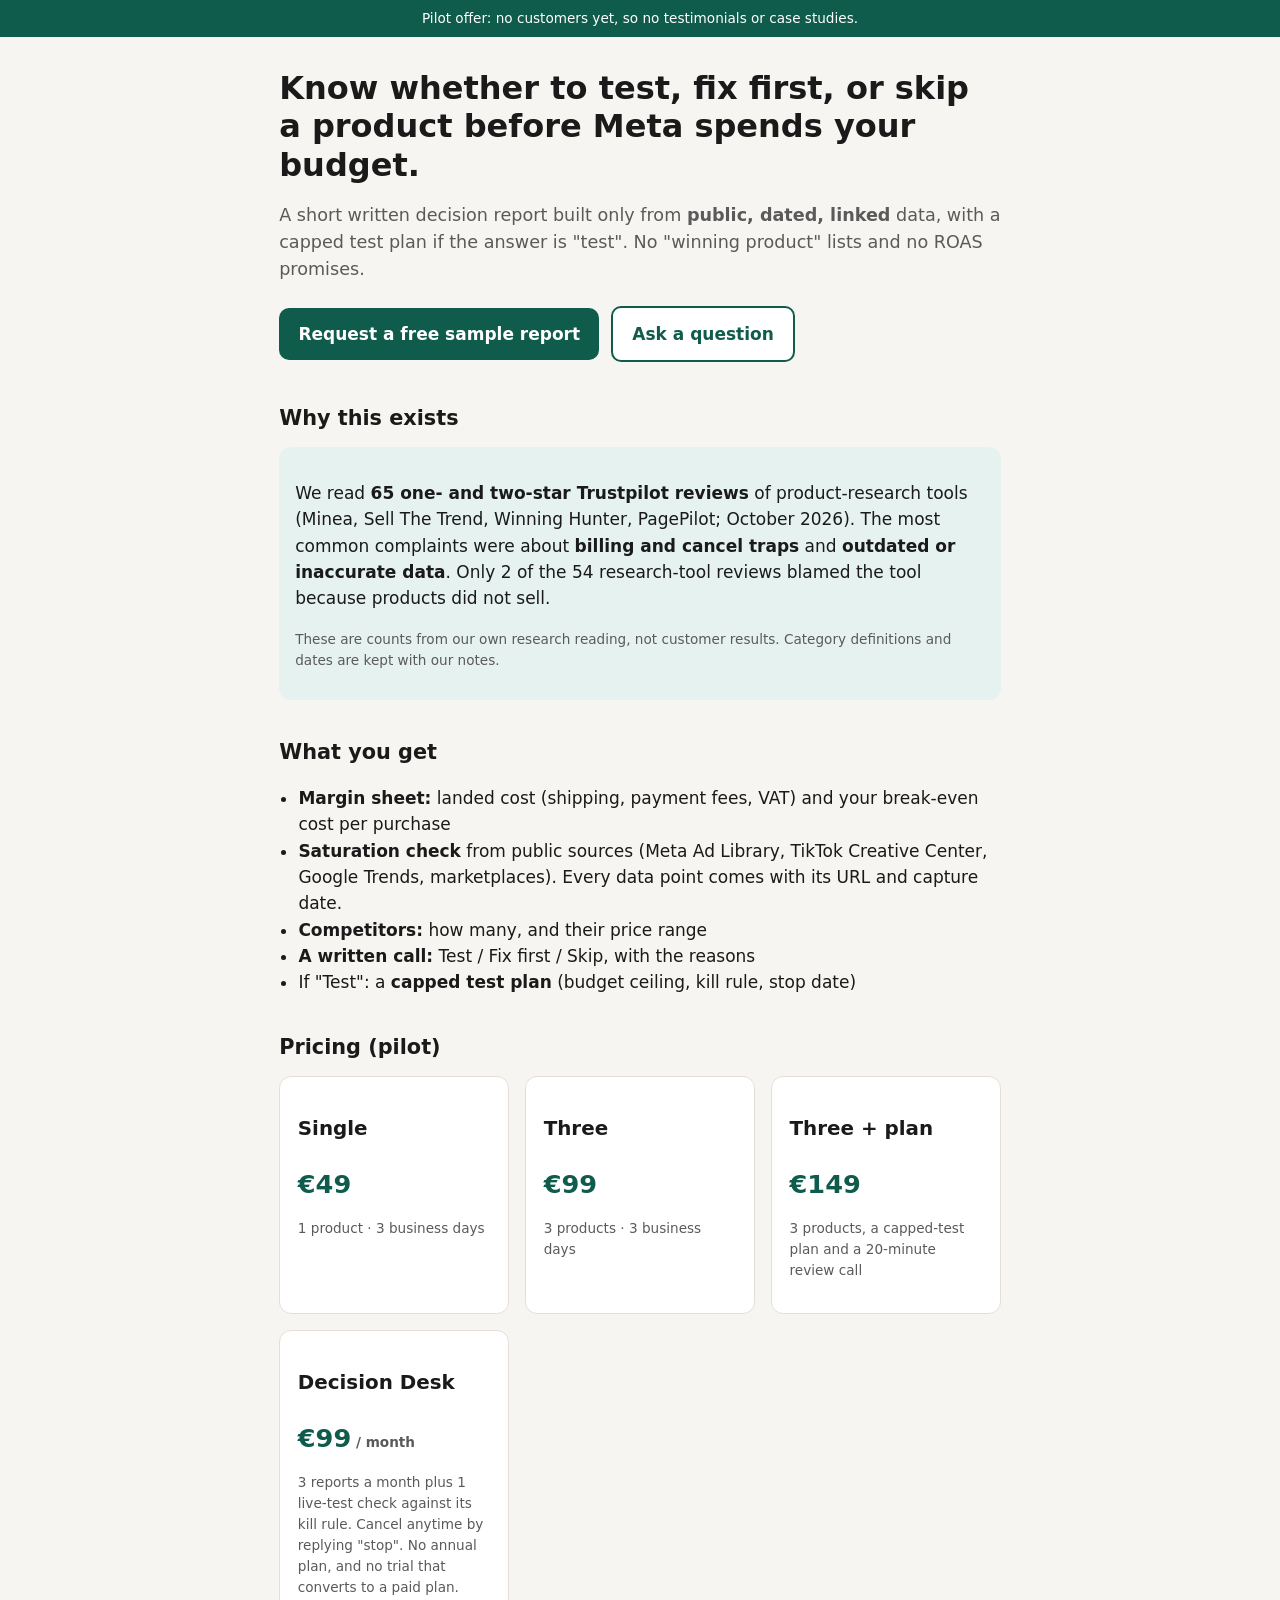
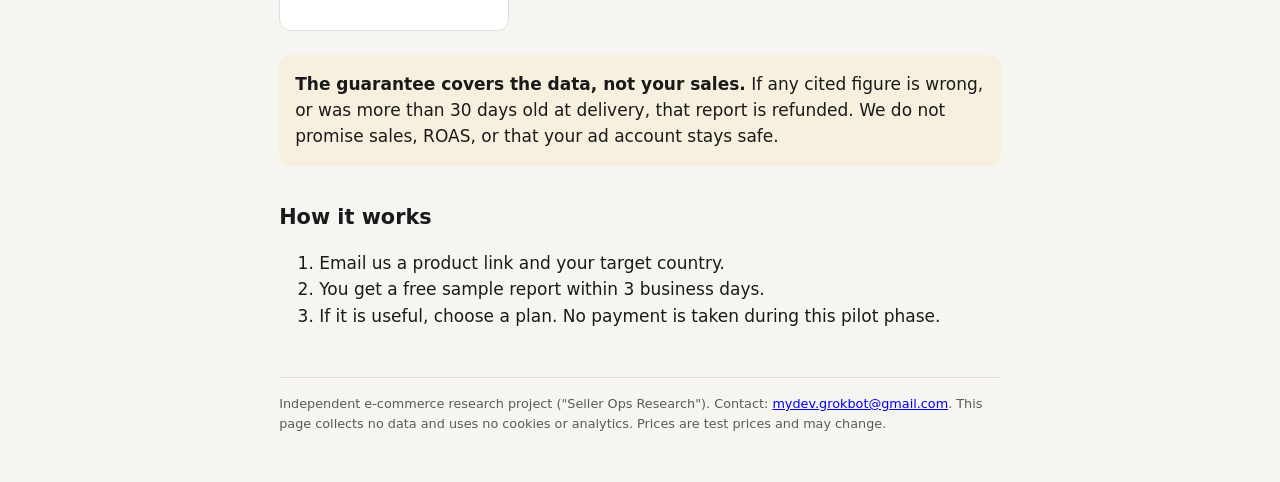
==== c4/index.html @ 693c54bd "Add pilot offer pages /c1/ (FR) and /c4/ (EN)" ====
<!doctype html>
<html lang="en">
<head>
<meta charset="utf-8"><meta name="viewport" content="width=device-width,initial-scale=1">
<meta name="robots" content="noindex">
<title>Product Decision Report: test, fix first, or skip, before you spend on Meta</title>
<meta name="description" content="A dated, sourced decision report on a product before you spend on Meta ads. From €49. Cancel anytime by replying stop.">
<link rel="stylesheet" href="../landing.css">
</head>
<body>
<div class="top">Pilot offer: no customers yet, so no testimonials or case studies.</div>
<div class="wrap">
<h1>Know whether to test, fix first, or skip a product before Meta spends your budget.</h1>
<p class="lead">A short written decision report built only from <strong>public, dated, linked</strong> data, with a capped test plan if the answer is "test". No "winning product" lists and no ROAS promises.</p>
<p><a class="btn" href="mailto:mydev.grokbot@gmail.com?subject=%5BC4%5D%20Free%20sample%20report&amp;body=Product%20link%3A%0ATarget%20country%3A%0AYour%20selling%20price%3A%0AMonthly%20ad%20budget%20(approx.)%3A%0A">Request a free sample report</a>
<a class="btn alt" href="mailto:mydev.grokbot@gmail.com?subject=%5BC4%5D%20Question">Ask a question</a></p>

<h2>Why this exists</h2>
<div class="src">
<p>We read <strong>65 one- and two-star Trustpilot reviews</strong> of product-research tools (Minea, Sell The Trend, Winning Hunter, PagePilot; October 2026). The most common complaints were about <strong>billing and cancel traps</strong> and <strong>outdated or inaccurate data</strong>. Only 2 of the 54 research-tool reviews blamed the tool because products did not sell.</p>
<p class="small">These are counts from our own research reading, not customer results. Category definitions and dates are kept with our notes.</p>
</div>

<h2>What you get</h2>
<ul>
<li><strong>Margin sheet:</strong> landed cost (shipping, payment fees, VAT) and your break-even cost per purchase</li>
<li><strong>Saturation check</strong> from public sources (Meta Ad Library, TikTok Creative Center, Google Trends, marketplaces). Every data point comes with its URL and capture date.</li>
<li><strong>Competitors:</strong> how many, and their price range</li>
<li><strong>A written call:</strong> Test / Fix first / Skip, with the reasons</li>
<li>If "Test": a <strong>capped test plan</strong> (budget ceiling, kill rule, stop date)</li>
</ul>

<h2>Pricing (pilot)</h2>
<div class="cards">
<div class="card"><h3>Single</h3><div class="price">€49</div><p class="small">1 product · 3 business days</p></div>
<div class="card"><h3>Three</h3><div class="price">€99</div><p class="small">3 products · 3 business days</p></div>
<div class="card"><h3>Three + plan</h3><div class="price">€149</div><p class="small">3 products, a capped-test plan and a 20-minute review call</p></div>
<div class="card"><h3>Decision Desk</h3><div class="price">€99<span class="small"> / month</span></div><p class="small">3 reports a month plus 1 live-test check against its kill rule. Cancel anytime by replying "stop". No annual plan, and no trial that converts to a paid plan.</p></div>
</div>

<div class="note"><strong>The guarantee covers the data, not your sales.</strong> If any cited figure is wrong, or was more than 30 days old at delivery, that report is refunded. We do not promise sales, ROAS, or that your ad account stays safe.</div>

<h2>How it works</h2>
<ol><li>Email us a product link and your target country.</li><li>You get a free sample report within 3 business days.</li><li>If it is useful, choose a plan. No payment is taken during this pilot phase.</li></ol>

<footer>Independent e-commerce research project ("Seller Ops Research"). Contact: <a href="mailto:mydev.grokbot@gmail.com">mydev.grokbot@gmail.com</a>. This page collects no data and uses no cookies or analytics. Prices are test prices and may change.</footer>
</div>
</body>
</html>
---- landing.css ----
:root{--bg:#f7f5f1;--card:#fff;--ink:#1a1a1a;--muted:#5a5a5a;--line:#e4dfd6;--acc:#0f5c4c;--soft:#e6f2ef;--warn:#f8f0de}
*{box-sizing:border-box}body{margin:0;font:17px/1.55 system-ui,-apple-system,"Segoe UI",Roboto,Arial,sans-serif;color:var(--ink);background:var(--bg)}
.wrap{max-width:760px;margin:0 auto;padding:0 1.2rem 3rem}.top{background:var(--acc);color:#fff;font-size:.85rem;padding:.5rem 1.2rem;text-align:center}
h1{font-size:2rem;line-height:1.2;margin:2rem 0 .6rem}h2{font-size:1.3rem;margin:2.2rem 0 .8rem}.lead{color:var(--muted);font-size:1.1rem}
.cards{display:grid;gap:1rem;grid-template-columns:repeat(auto-fit,minmax(210px,1fr))}.card{background:var(--card);border:1px solid var(--line);border-radius:12px;padding:1.1rem}
.price{font-size:1.6rem;font-weight:700;color:var(--acc)}.small{font-size:.85rem;color:var(--muted)}ul{padding-left:1.2rem}
.btn{display:inline-block;background:var(--acc);color:#fff;text-decoration:none;padding:.8rem 1.2rem;border-radius:10px;font-weight:600;margin:.3rem .4rem .3rem 0}
.btn.alt{background:#fff;color:var(--acc);border:2px solid var(--acc)}.note{background:var(--warn);border-radius:12px;padding:1rem;margin:1.5rem 0}
.src{background:var(--soft);border-radius:12px;padding:1rem}footer{margin-top:3rem;font-size:.8rem;color:var(--muted);border-top:1px solid var(--line);padding-top:1rem}
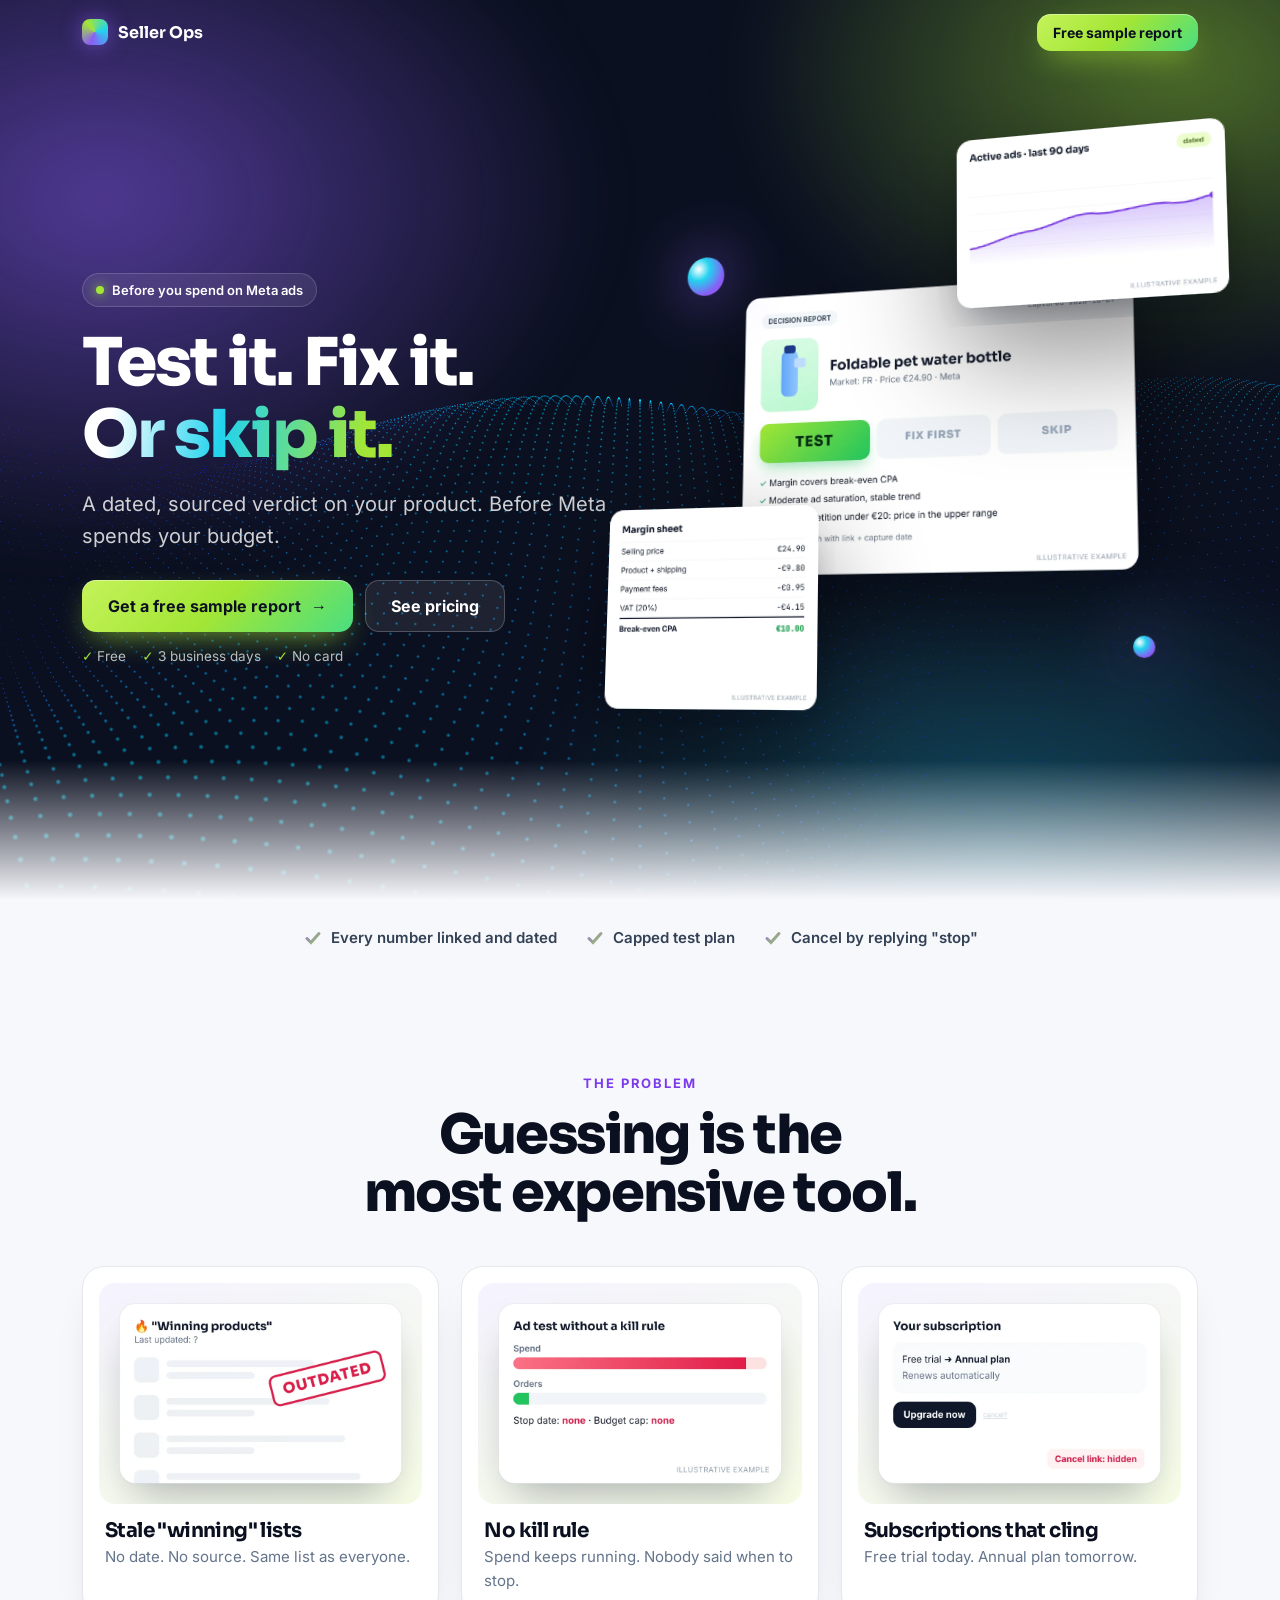
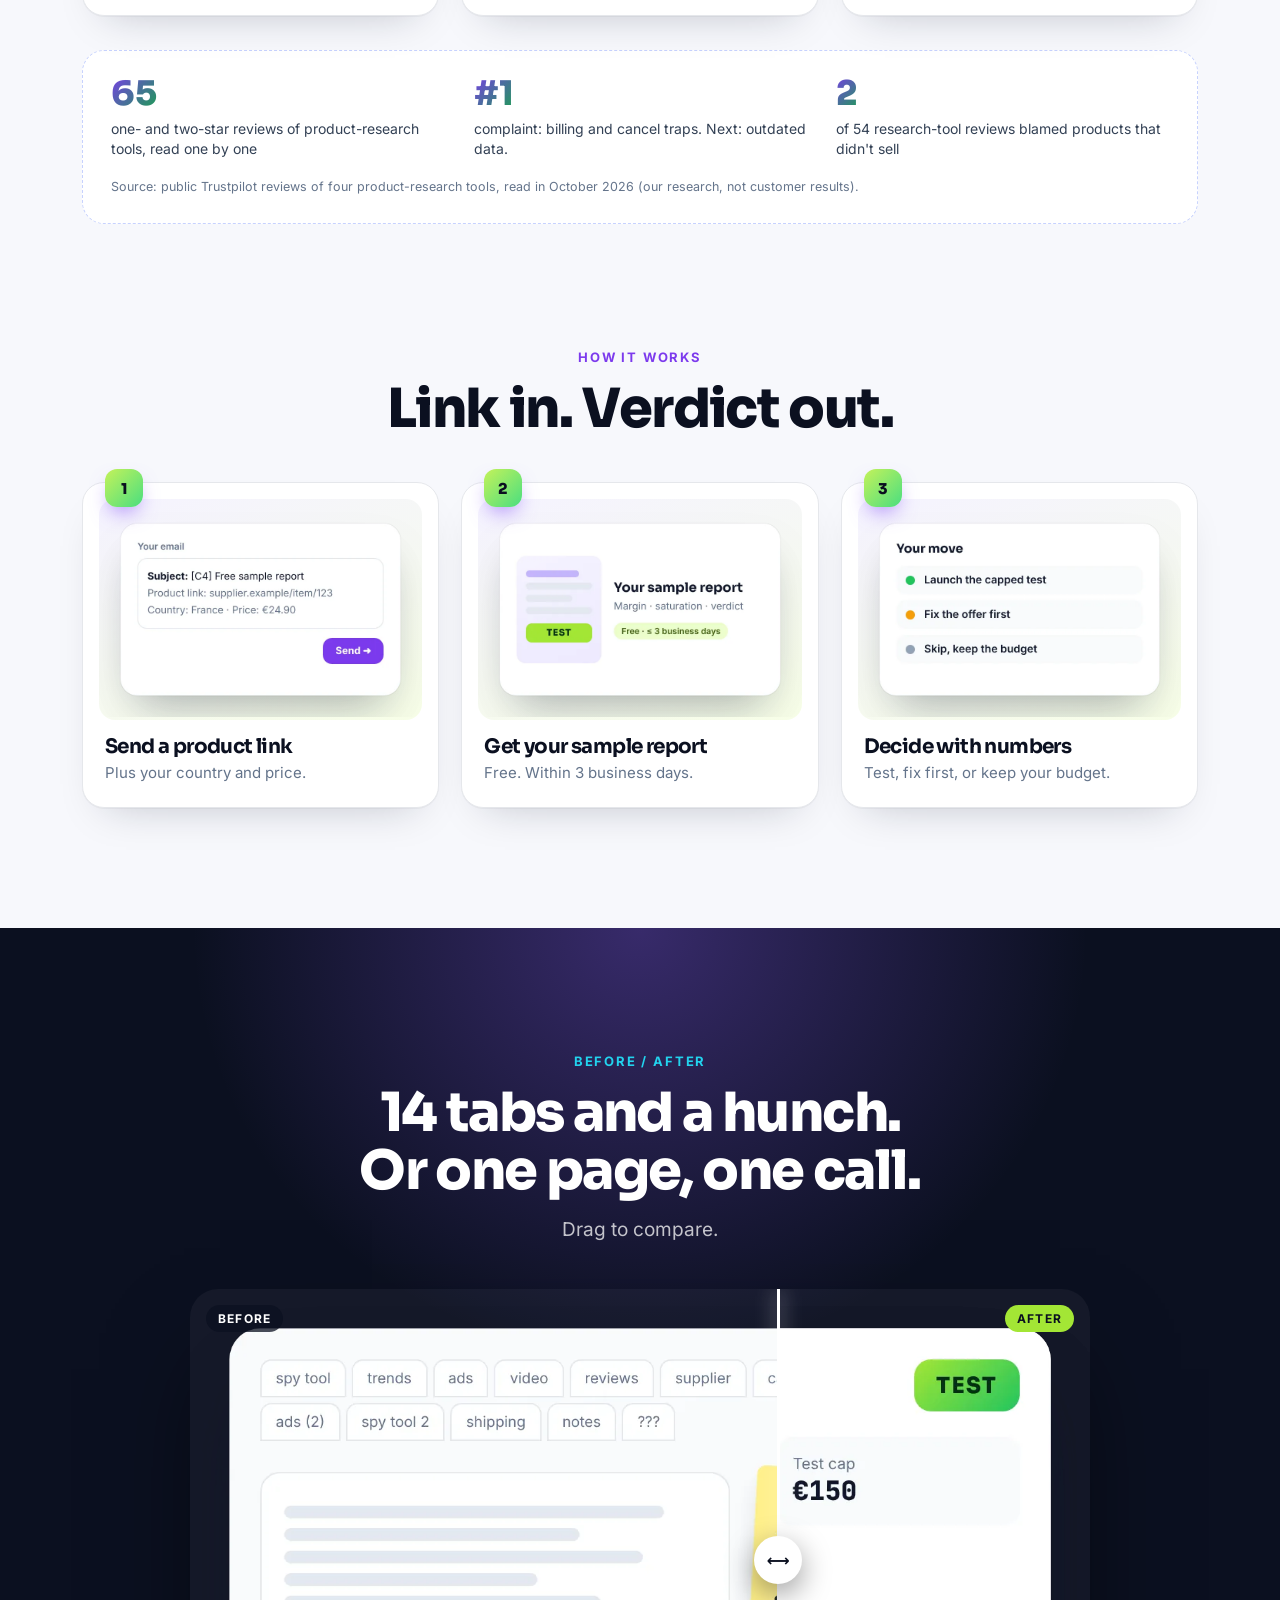
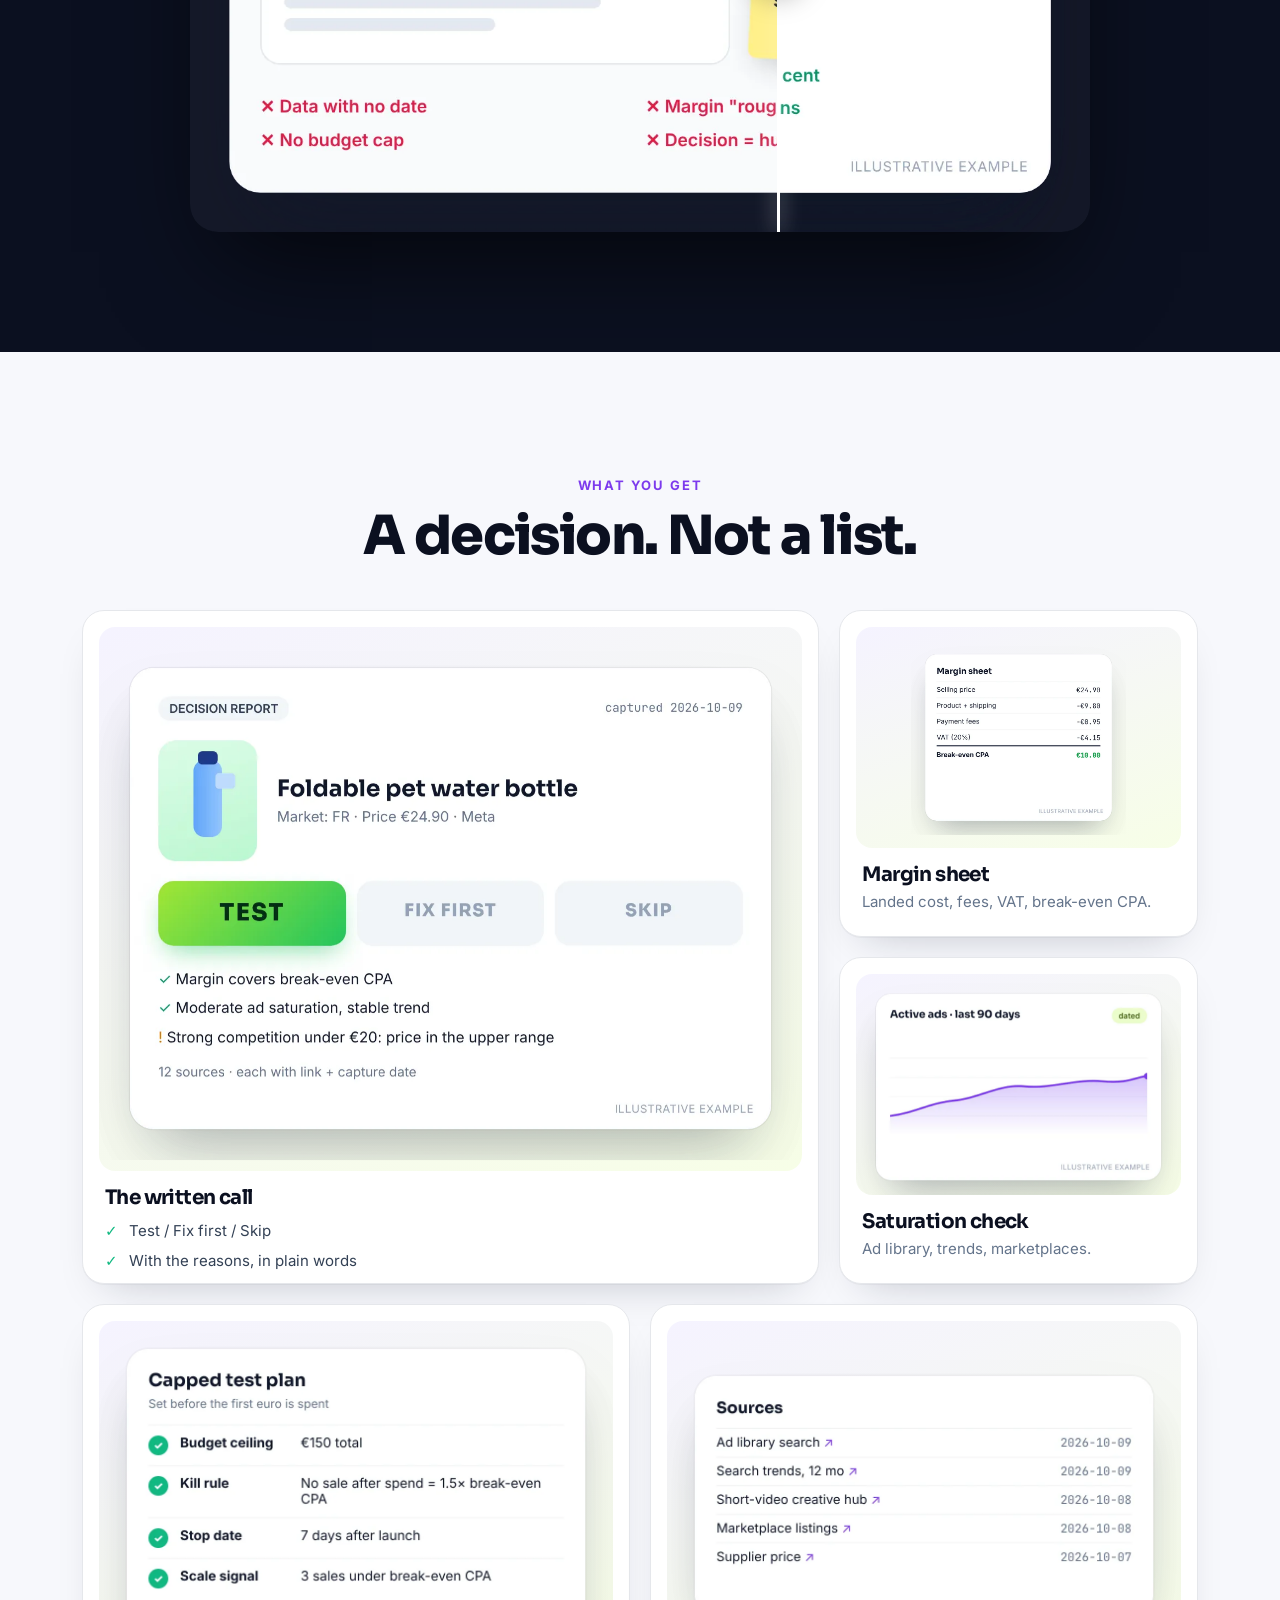
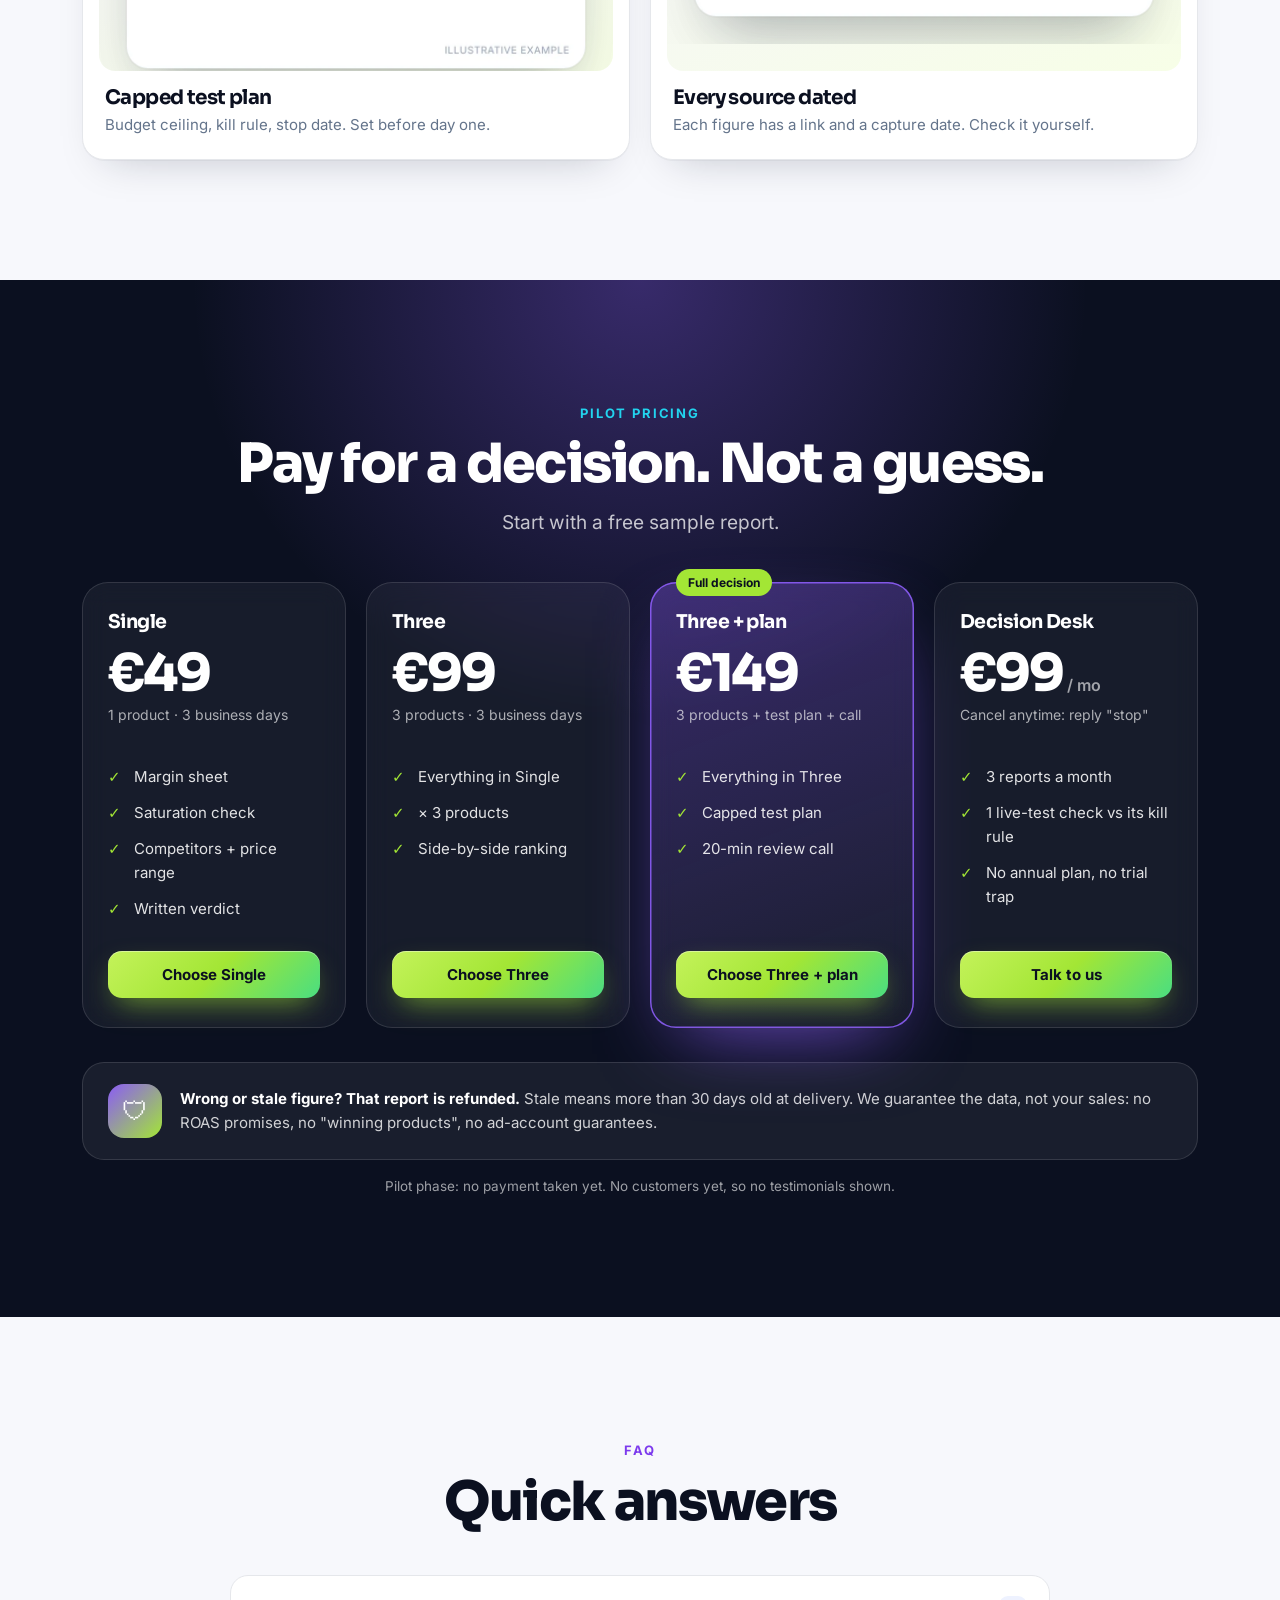
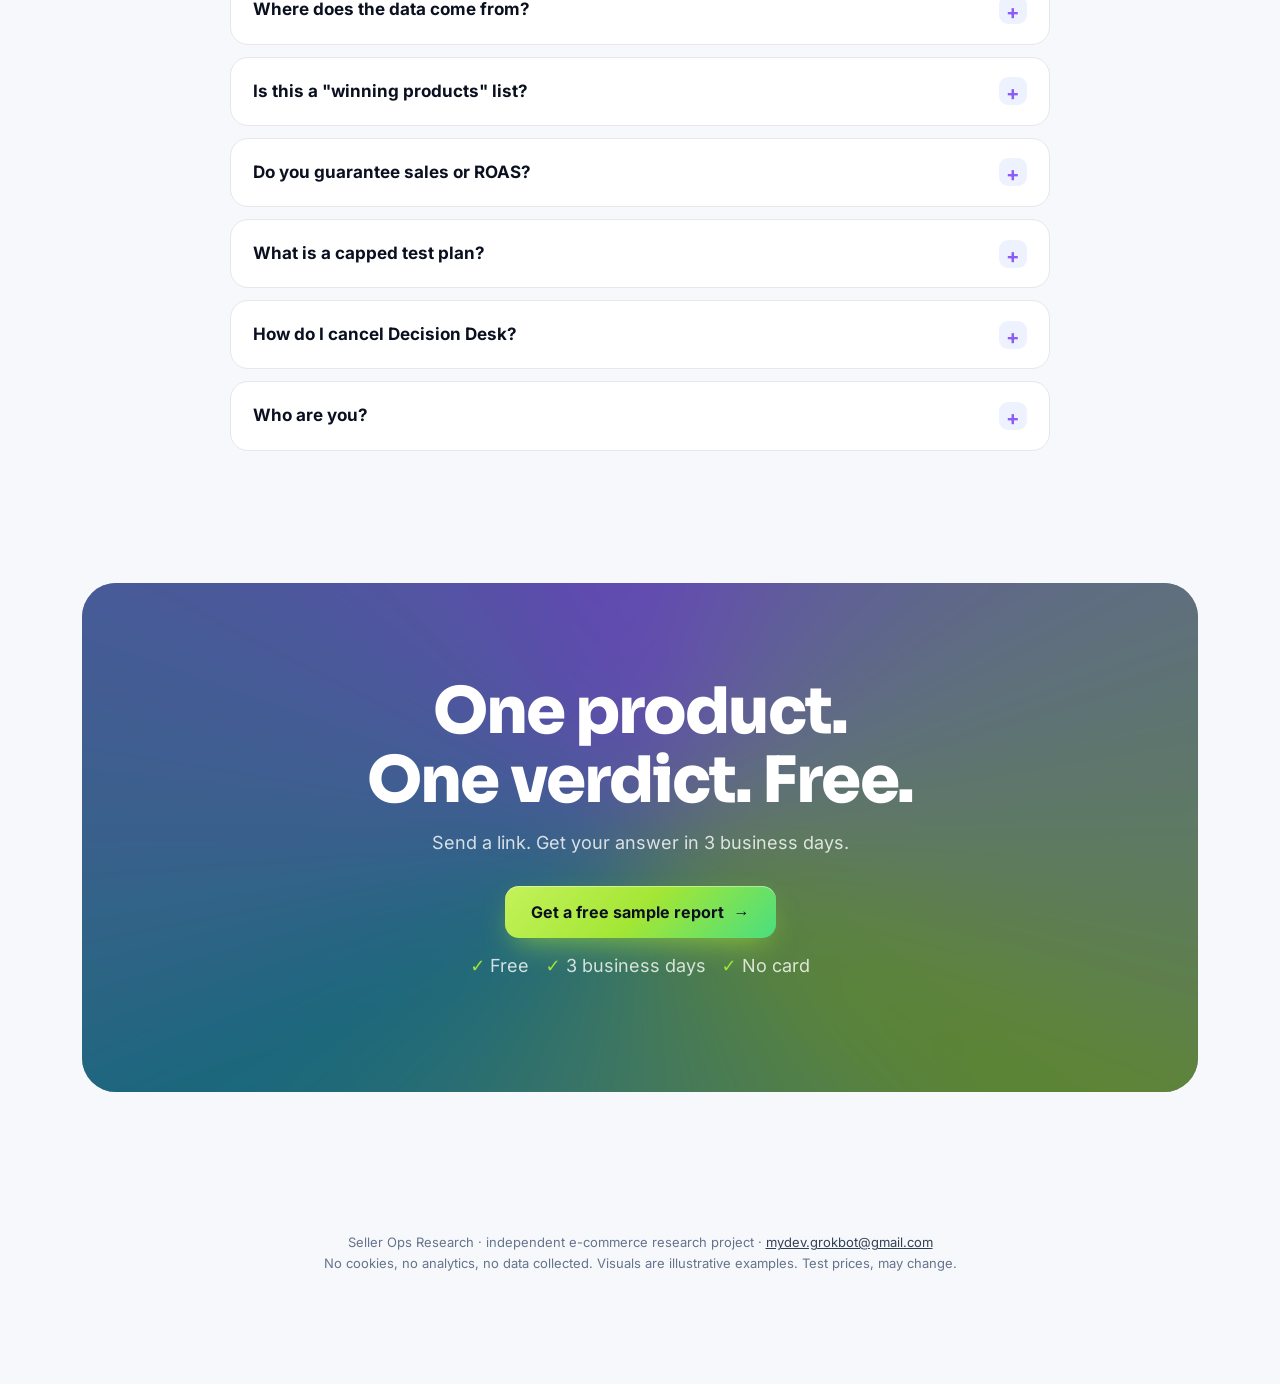
==== commit 0b9d7735: "Redesign /c1/ and /c4/ landing pages (v3): 3D hero, before/after slider, illustrative webp visuals, " ====
--- a/c4/index.html
+++ b/c4/index.html
@@ -1,49 +1,159 @@
 <!doctype html>
 <html lang="en">
 <head>
-<meta charset="utf-8"><meta name="viewport" content="width=device-width,initial-scale=1">
+<meta charset="utf-8">
+<meta name="viewport" content="width=device-width,initial-scale=1,viewport-fit=cover">
 <meta name="robots" content="noindex">
-<title>Product Decision Report: test, fix first, or skip, before you spend on Meta</title>
-<meta name="description" content="A dated, sourced decision report on a product before you spend on Meta ads. From €49. Cancel anytime by replying stop.">
-<link rel="stylesheet" href="../landing.css">
+<title>Test it. Fix it. Or skip it. · Product Decision Report</title>
+<meta name="description" content="A dated, sourced Test / Fix first / Skip verdict on your product before you spend on Meta ads. From €49. Free sample report in 3 business days.">
+<meta name="theme-color" content="#0b1020">
+<link rel="icon" href="data:image/svg+xml,%3Csvg xmlns=%27http://www.w3.org/2000/svg%27 viewBox=%270 0 32 32%27%3E%3Cdefs%3E%3ClinearGradient id=%27g%27%3E%3Cstop stop-color=%27%236366f1%27/%3E%3Cstop offset=%271%27 stop-color=%27%23ec4899%27/%3E%3C/linearGradient%3E%3C/defs%3E%3Crect width=%2732%27 height=%2732%27 rx=%279%27 fill=%27url(%23g)%27/%3E%3C/svg%3E">
+<meta property="og:title" content="Test it. Fix it. Or skip it.">
+<meta property="og:description" content="A dated, sourced verdict on your product before Meta spends your budget. Free sample in 3 business days.">
+<meta property="og:image" content="https://elias9237.github.io/seller-ops-research/c4/img/hero-report.webp">
+<link rel="preload" href="../assets/fonts/sora-var.woff2" as="font" type="font/woff2" crossorigin>
+<link rel="preload" href="img/hero-report.webp" as="image">
+<link rel="stylesheet" href="../assets/lp.css">
+<script src="../assets/lp.js" defer></script>
 </head>
-<body>
-<div class="top">Pilot offer: no customers yet, so no testimonials or case studies.</div>
-<div class="wrap">
-<h1>Know whether to test, fix first, or skip a product before Meta spends your budget.</h1>
-<p class="lead">A short written decision report built only from <strong>public, dated, linked</strong> data, with a capped test plan if the answer is "test". No "winning product" lists and no ROAS promises.</p>
-<p><a class="btn" href="mailto:mydev.grokbot@gmail.com?subject=%5BC4%5D%20Free%20sample%20report&amp;body=Product%20link%3A%0ATarget%20country%3A%0AYour%20selling%20price%3A%0AMonthly%20ad%20budget%20(approx.)%3A%0A">Request a free sample report</a>
-<a class="btn alt" href="mailto:mydev.grokbot@gmail.com?subject=%5BC4%5D%20Question">Ask a question</a></p>
+<body class="t-c4">
+<a class="skip" href="#main">Skip to content</a>
+<header class="nav"><div class="wrap">
+ <a class="logo" href="#top"><i aria-hidden="true"></i>Seller Ops</a>
+ <a class="btn" href="mailto:mydev.grokbot@gmail.com?subject=%5BC4%5D%20Free%20sample%20report&amp;body=Product%20link%3A%0ATarget%20country%3A%0AYour%20selling%20price%3A%0AMonthly%20ad%20budget%20(approx.)%3A%0A">Free sample report</a>
+</div></header>
 
-<h2>Why this exists</h2>
-<div class="src">
-<p>We read <strong>65 one- and two-star Trustpilot reviews</strong> of product-research tools (Minea, Sell The Trend, Winning Hunter, PagePilot; October 2026). The most common complaints were about <strong>billing and cancel traps</strong> and <strong>outdated or inaccurate data</strong>. Only 2 of the 54 research-tool reviews blamed the tool because products did not sell.</p>
-<p class="small">These are counts from our own research reading, not customer results. Category definitions and dates are kept with our notes.</p>
-</div>
+<main id="main">
+<section class="hero" id="top">
+ <div class="mesh" aria-hidden="true"></div>
+ <canvas id="gl" aria-hidden="true"></canvas>
+ <div class="wrap">
+  <div>
+   <span class="eyebrow rv"><b></b>Before you spend on Meta ads</span>
+   <h1 class="rv" style="--d:.08s">Test it. Fix it.<br><span class="grad">Or skip it.</span></h1>
+   <p class="sub rv" style="--d:.16s">A dated, sourced verdict on your product. Before Meta spends your budget.</p>
+   <div class="ctas rv" style="--d:.24s">
+    <a class="btn" href="mailto:mydev.grokbot@gmail.com?subject=%5BC4%5D%20Free%20sample%20report&amp;body=Product%20link%3A%0ATarget%20country%3A%0AYour%20selling%20price%3A%0AMonthly%20ad%20budget%20(approx.)%3A%0A">Get a free sample report <span aria-hidden="true">→</span></a>
+    <a class="btn ghost" href="#pricing">See pricing</a>
+   </div>
+   <p class="micro rv" style="--d:.3s"><span>Free</span><span>3 business days</span><span>No card</span></p>
+  </div>
+  <div class="stage rv" style="--d:.2s" aria-hidden="true">
+   <div class="scene">
+    <div class="layer l1" style="width:84%;left:8%"><img src="img/hero-report.webp" width="640" height="476" alt="" fetchpriority="high"></div>
+    <div class="layer l2" style="width:46%"><img src="img/hero-margin.webp" width="420" height="380" alt=""></div>
+    <div class="layer l3" style="width:50%;right:-10%;top:-4%"><img src="img/hero-chart.webp" width="460" height="320" alt=""></div>
+    <span class="orb" style="width:40px;height:40px;left:4%;top:8%"></span>
+    <span class="orb" style="width:20px;height:20px;right:8%;bottom:14%;animation-delay:-2s"></span>
+   </div>
+  </div>
+ </div>
+</section>
 
-<h2>What you get</h2>
-<ul>
-<li><strong>Margin sheet:</strong> landed cost (shipping, payment fees, VAT) and your break-even cost per purchase</li>
-<li><strong>Saturation check</strong> from public sources (Meta Ad Library, TikTok Creative Center, Google Trends, marketplaces). Every data point comes with its URL and capture date.</li>
-<li><strong>Competitors:</strong> how many, and their price range</li>
-<li><strong>A written call:</strong> Test / Fix first / Skip, with the reasons</li>
-<li>If "Test": a <strong>capped test plan</strong> (budget ceiling, kill rule, stop date)</li>
-</ul>
+<div class="wrap"><div class="strip rv"><span>Every number linked and dated</span><span>Capped test plan</span><span>Cancel by replying "stop"</span></div></div>
 
-<h2>Pricing (pilot)</h2>
-<div class="cards">
-<div class="card"><h3>Single</h3><div class="price">€49</div><p class="small">1 product · 3 business days</p></div>
-<div class="card"><h3>Three</h3><div class="price">€99</div><p class="small">3 products · 3 business days</p></div>
-<div class="card"><h3>Three + plan</h3><div class="price">€149</div><p class="small">3 products, a capped-test plan and a 20-minute review call</p></div>
-<div class="card"><h3>Decision Desk</h3><div class="price">€99<span class="small"> / month</span></div><p class="small">3 reports a month plus 1 live-test check against its kill rule. Cancel anytime by replying "stop". No annual plan, and no trial that converts to a paid plan.</p></div>
-</div>
+<section id="problem">
+ <div class="wrap">
+  <div class="head center rv"><span class="kicker">The problem</span><h2>Guessing is the<br>most expensive tool.</h2></div>
+  <div class="grid g3">
+   <article class="tile rv" data-tilt><div class="pic"><img src="img/pb-stale.webp" width="440" height="300" loading="lazy" alt="A winning products list with no update date, stamped outdated"></div><h3>Stale "winning" lists</h3><p>No date. No source. Same list as everyone.</p></article>
+   <article class="tile rv" style="--d:.08s" data-tilt><div class="pic"><img src="img/pb-burn.webp" width="440" height="300" loading="lazy" alt="Ad spend bar almost full while orders stay near zero, with no stop date or budget cap"></div><h3>No kill rule</h3><p>Spend keeps running. Nobody said when to stop.</p></article>
+   <article class="tile rv" style="--d:.16s" data-tilt><div class="pic"><img src="img/pb-trap.webp" width="440" height="300" loading="lazy" alt="Subscription screen pushing an annual plan with a hidden cancel link"></div><h3>Subscriptions that cling</h3><p>Free trial today. Annual plan tomorrow.</p></article>
+  </div>
+  <div class="proof p3 rv">
+   <div class="pf"><span class="n">65</span><p>one- and two-star reviews of product-research tools, read one by one</p></div>
+   <div class="pf"><span class="n">#1</span><p>complaint: billing and cancel traps. Next: outdated data.</p></div>
+   <div class="pf"><span class="n">2</span><p>of 54 research-tool reviews blamed products that didn't sell</p></div>
+   <small>Source: public Trustpilot reviews of four product-research tools, read in October 2026 (our research, not customer results).</small>
+  </div>
+ </div>
+</section>
 
-<div class="note"><strong>The guarantee covers the data, not your sales.</strong> If any cited figure is wrong, or was more than 30 days old at delivery, that report is refunded. We do not promise sales, ROAS, or that your ad account stays safe.</div>
+<section id="how" style="padding-top:0">
+ <div class="wrap">
+  <div class="head center rv"><span class="kicker">How it works</span><h2>Link in. Verdict out.</h2></div>
+  <div class="grid g3 steps">
+   <article class="tile step rv" data-tilt><span class="num">1</span><div class="pic"><img src="img/step1.webp" width="420" height="280" loading="lazy" alt="Email with a product link, country and selling price"></div><h3>Send a product link</h3><p>Plus your country and price.</p></article>
+   <article class="tile step rv" style="--d:.1s" data-tilt><span class="num">2</span><div class="pic"><img src="img/step2.webp" width="420" height="280" loading="lazy" alt="Sample report with a Test verdict"></div><h3>Get your sample report</h3><p>Free. Within 3 business days.</p></article>
+   <article class="tile step rv" style="--d:.2s" data-tilt><span class="num">3</span><div class="pic"><img src="img/step3.webp" width="420" height="280" loading="lazy" alt="Three options: launch the capped test, fix the offer first, or skip"></div><h3>Decide with numbers</h3><p>Test, fix first, or keep your budget.</p></article>
+  </div>
+ </div>
+</section>
 
-<h2>How it works</h2>
-<ol><li>Email us a product link and your target country.</li><li>You get a free sample report within 3 business days.</li><li>If it is useful, choose a plan. No payment is taken during this pilot phase.</li></ol>
+<section class="dark" id="before-after">
+ <div class="wrap">
+  <div class="head center rv"><span class="kicker">Before / after</span><h2>14 tabs and a hunch.<br>Or one page, one call.</h2><p class="lead">Drag to compare.</p></div>
+  <div class="ba rv">
+   <img src="img/before.webp" width="640" height="386" loading="lazy" alt="Before: many browser tabs, undated data, rough margin, a sticky note saying looks like a winner">
+   <img class="after" src="img/after.webp" width="640" height="386" loading="lazy" alt="After: one-page report with a Test verdict, break-even CPA, competitor count, test cap and dated sources">
+   <span class="lab l">Before</span><span class="lab r">After</span>
+   <span class="handle" aria-hidden="true"></span>
+   <input type="range" min="0" max="100" value="50" aria-label="Compare before and after">
+  </div>
+ </div>
+</section>
 
-<footer>Independent e-commerce research project ("Seller Ops Research"). Contact: <a href="mailto:mydev.grokbot@gmail.com">mydev.grokbot@gmail.com</a>. This page collects no data and uses no cookies or analytics. Prices are test prices and may change.</footer>
-</div>
+<section id="included">
+ <div class="wrap">
+  <div class="head center rv"><span class="kicker">What you get</span><h2>A decision. Not a list.</h2></div>
+  <div class="bento">
+   <article class="tile big rv" data-tilt><div class="pic"><img src="img/hero-report.webp" width="640" height="476" loading="lazy" alt="Decision report with Test, Fix first and Skip verdicts"></div><h3>The written call</h3><ul><li>Test / Fix first / Skip</li><li>With the reasons, in plain words</li></ul></article>
+   <article class="tile rv" style="--d:.08s" data-tilt><div class="pic fit"><img src="img/hero-margin.webp" width="420" height="380" loading="lazy" alt="Margin sheet showing break-even cost per purchase"></div><h3>Margin sheet</h3><p>Landed cost, fees, VAT, break-even CPA.</p></article>
+   <article class="tile rv" style="--d:.16s" data-tilt><div class="pic"><img src="img/hero-chart.webp" width="460" height="320" loading="lazy" alt="Chart of active ads over 90 days"></div><h3>Saturation check</h3><p>Ad library, trends, marketplaces.</p></article>
+   <article class="tile wide rv" data-tilt><div class="pic"><img src="img/testplan.webp" width="520" height="380" loading="lazy" alt="Capped test plan with budget ceiling, kill rule and stop date"></div><h3>Capped test plan</h3><p>Budget ceiling, kill rule, stop date. Set before day one.</p></article>
+   <article class="tile wide rv" style="--d:.08s" data-tilt><div class="pic"><img src="img/sources.webp" width="520" height="300" loading="lazy" alt="List of sources each with a capture date"></div><h3>Every source dated</h3><p>Each figure has a link and a capture date. Check it yourself.</p></article>
+  </div>
+ </div>
+</section>
+
+<section class="dark" id="pricing">
+ <div class="wrap">
+  <div class="head center rv"><span class="kicker">Pilot pricing</span><h2>Pay for a decision. Not a guess.</h2><p class="lead">Start with a free sample report.</p></div>
+  <div class="prices" style="--cols:4">
+   <article class="plan rv" data-tilt><h3>Single</h3><div class="amt">€49</div><p class="sub">1 product · 3 business days</p>
+    <ul><li>Margin sheet</li><li>Saturation check</li><li>Competitors + price range</li><li>Written verdict</li></ul>
+    <a class="btn" href="mailto:mydev.grokbot@gmail.com?subject=%5BC4%5D%20Single%20%E2%82%AC49&amp;body=Product%20link%3A%0ATarget%20country%3A%0AYour%20selling%20price%3A%0A">Choose Single</a></article>
+   <article class="plan rv" style="--d:.06s" data-tilt><h3>Three</h3><div class="amt">€99</div><p class="sub">3 products · 3 business days</p>
+    <ul><li>Everything in Single</li><li>× 3 products</li><li>Side-by-side ranking</li></ul>
+    <a class="btn" href="mailto:mydev.grokbot@gmail.com?subject=%5BC4%5D%20Three%20%E2%82%AC99&amp;body=Product%20links%20(3)%3A%0ATarget%20country%3A%0AYour%20selling%20prices%3A%0A">Choose Three</a></article>
+   <article class="plan hot rv" style="--d:.12s" data-tilt><span class="pill">Full decision</span><h3>Three + plan</h3><div class="amt">€149</div><p class="sub">3 products + test plan + call</p>
+    <ul><li>Everything in Three</li><li>Capped test plan</li><li>20-min review call</li></ul>
+    <a class="btn" href="mailto:mydev.grokbot@gmail.com?subject=%5BC4%5D%20Three%20%2B%20plan%20%E2%82%AC149&amp;body=Product%20links%20(3)%3A%0ATarget%20country%3A%0AMonthly%20ad%20budget%20(approx.)%3A%0A">Choose Three + plan</a></article>
+   <article class="plan rv" style="--d:.18s" data-tilt><h3>Decision Desk</h3><div class="amt">€99<small> / mo</small></div><p class="sub">Cancel anytime: reply "stop"</p>
+    <ul><li>3 reports a month</li><li>1 live-test check vs its kill rule</li><li>No annual plan, no trial trap</li></ul>
+    <a class="btn" href="mailto:mydev.grokbot@gmail.com?subject=%5BC4%5D%20Decision%20Desk%20%E2%82%AC99%2Fmo&amp;body=Products%20per%20month%20(approx.)%3A%0ATarget%20country%3A%0A">Talk to us</a></article>
+  </div>
+  <div class="guar rv"><span class="shield" aria-hidden="true">🛡</span><p><b>Wrong or stale figure? That report is refunded.</b> Stale means more than 30 days old at delivery. We guarantee the data, not your sales: no ROAS promises, no "winning products", no ad-account guarantees.</p></div>
+  <p class="pilot">Pilot phase: no payment taken yet. No customers yet, so no testimonials shown.</p>
+ </div>
+</section>
+
+<section id="faq">
+ <div class="wrap">
+  <div class="head center rv"><span class="kicker">FAQ</span><h2>Quick answers</h2></div>
+  <div class="faq rv">
+   <details><summary>Where does the data come from?</summary><p>Public sources only: Meta Ad Library, TikTok Creative Center, Google Trends and marketplace listings. Every figure comes with its URL and capture date.</p></details>
+   <details><summary>Is this a "winning products" list?</summary><p>No. You bring the product. We tell you whether to test it, fix the offer first, or skip it, and why.</p></details>
+   <details><summary>Do you guarantee sales or ROAS?</summary><p>No. Nobody honestly can. We guarantee the data is correct and recent, or that report is refunded.</p></details>
+   <details><summary>What is a capped test plan?</summary><p>A budget ceiling, a kill rule and a stop date, written before you spend. So a bad test ends small.</p></details>
+   <details><summary>How do I cancel Decision Desk?</summary><p>Reply "stop" to any email. No annual plan, no trial that converts, no card stored by us.</p></details>
+   <details><summary>Who are you?</summary><p>An independent e-commerce research project in its pilot phase. No customers yet, which is why there are no reviews or logos here.</p></details>
+  </div>
+ </div>
+</section>
+
+<section class="final">
+ <div class="wrap"><div class="box rv">
+  <h2>One product.<br>One verdict. Free.</h2>
+  <p>Send a link. Get your answer in 3 business days.</p>
+  <a class="btn" href="mailto:mydev.grokbot@gmail.com?subject=%5BC4%5D%20Free%20sample%20report&amp;body=Product%20link%3A%0ATarget%20country%3A%0AYour%20selling%20price%3A%0AMonthly%20ad%20budget%20(approx.)%3A%0A">Get a free sample report <span aria-hidden="true">→</span></a>
+  <p class="micro"><span>Free</span><span>3 business days</span><span>No card</span></p>
+ </div></div>
+</section>
+</main>
+
+<footer><div class="wrap">Seller Ops Research · independent e-commerce research project · <a href="mailto:mydev.grokbot@gmail.com">mydev.grokbot@gmail.com</a><br>No cookies, no analytics, no data collected. Visuals are illustrative examples. Test prices, may change.</div></footer>
+
+<div class="sticky"><a class="btn" href="mailto:mydev.grokbot@gmail.com?subject=%5BC4%5D%20Free%20sample%20report&amp;body=Product%20link%3A%0ATarget%20country%3A%0AYour%20selling%20price%3A%0AMonthly%20ad%20budget%20(approx.)%3A%0A">Free sample report · 3 days</a></div>
 </body>
 </html>
--- a/assets/lp.css
+++ b/assets/lp.css
@@ -0,0 +1,187 @@
+@font-face{font-family:Inter;src:url(fonts/inter-var.woff2) format("woff2");font-weight:100 900;font-display:swap}
+@font-face{font-family:Sora;src:url(fonts/sora-var.woff2) format("woff2");font-weight:100 900;font-display:swap}
+:root{--ink:#0b1020;--ink2:#334155;--mut:#64748b;--line:#e5e7eb;--bg:#f7f8fc;--a:#6366f1;--a2:#ec4899;--a3:#22d3ee;--ok:#10b981;--glow:99,102,241;--r:22px;--max:1160px}
+.t-c4{--a:#8b5cf6;--a2:#a3e635;--a3:#22d3ee;--glow:139,92,246}
+*{box-sizing:border-box;margin:0;padding:0}
+html{scroll-behavior:smooth;-webkit-text-size-adjust:100%}
+body{font:16px/1.6 Inter,system-ui,-apple-system,Segoe UI,Roboto,sans-serif;color:var(--ink);background:var(--bg);-webkit-font-smoothing:antialiased;overflow-x:hidden}
+img{max-width:100%;height:auto;display:block}
+a{color:inherit}
+h1,h2,h3{font-family:Sora,Inter,sans-serif;letter-spacing:-.03em;line-height:1.08}
+.wrap{max-width:var(--max);margin:0 auto;padding:0 22px}
+.skip{position:absolute;left:-999px}.skip:focus{left:12px;top:12px;z-index:99;background:#fff;padding:8px 12px;border-radius:8px}
+:focus-visible{outline:3px solid var(--a3);outline-offset:3px;border-radius:8px}
+/* nav */
+.nav{position:fixed;inset:0 0 auto;z-index:50;transition:background .3s,box-shadow .3s}
+.nav.solid{background:rgba(11,16,32,.72);backdrop-filter:blur(14px) saturate(1.4);-webkit-backdrop-filter:blur(14px) saturate(1.4);box-shadow:0 1px 0 rgba(255,255,255,.08)}
+.nav .wrap{display:flex;align-items:center;justify-content:space-between;height:64px}
+.logo{font:700 16px Sora,sans-serif;color:#fff;text-decoration:none;display:flex;align-items:center;gap:10px}
+.logo i{width:26px;height:26px;border-radius:8px;background:conic-gradient(from 200deg,var(--a),var(--a2),var(--a3),var(--a));box-shadow:0 0 20px rgba(var(--glow),.6)}
+.nav .btn{padding:10px 16px;font-size:14px}
+/* buttons */
+.btn{--h:0;display:inline-flex;align-items:center;gap:10px;justify-content:center;font:700 16px Inter,sans-serif;text-decoration:none;color:#fff;padding:16px 26px;border-radius:14px;background:linear-gradient(135deg,var(--a),var(--a2));box-shadow:0 12px 30px -10px rgba(var(--glow),.8),inset 0 1px 0 rgba(255,255,255,.25);transition:transform .2s,box-shadow .2s;position:relative;overflow:hidden}
+.btn:hover{transform:translateY(-2px);box-shadow:0 18px 40px -12px rgba(var(--glow),.9)}
+.btn::after{content:"";position:absolute;inset:0;background:linear-gradient(110deg,transparent 30%,rgba(255,255,255,.35) 50%,transparent 70%);transform:translateX(-100%);animation:shine 4s 2s infinite}
+@keyframes shine{0%,70%{transform:translateX(-100%)}100%{transform:translateX(100%)}}
+.t-c4 .btn{color:#0b1020;background:linear-gradient(135deg,#c4f25a,#a3e635 50%,#4ade80)}
+.t-c4 .btn{box-shadow:0 12px 30px -10px rgba(163,230,53,.7),inset 0 1px 0 rgba(255,255,255,.4)}
+.btn.ghost{background:rgba(255,255,255,.08);color:#fff;box-shadow:inset 0 0 0 1px rgba(255,255,255,.22)}
+.btn.ghost::after{display:none}
+.micro{font-size:13.5px;color:rgba(255,255,255,.72);margin-top:14px;display:flex;flex-wrap:wrap;gap:6px 16px}
+.micro span::before{content:"✓ ";color:var(--a2)}
+.t-c1 .micro span::before{color:#5eead4}
+/* hero */
+.hero{position:relative;min-height:100svh;display:flex;align-items:center;color:#fff;background:#0b1020;overflow:hidden;padding:110px 0 70px;isolation:isolate}
+.mesh{position:absolute;inset:-20%;z-index:-2;background:radial-gradient(40% 40% at 20% 30%,rgba(var(--glow),.55),transparent 70%),radial-gradient(35% 35% at 80% 20%,color-mix(in srgb,var(--a2) 45%,transparent),transparent 70%),radial-gradient(40% 40% at 70% 85%,color-mix(in srgb,var(--a3) 35%,transparent),transparent 70%);filter:blur(30px);animation:mesh 18s ease-in-out infinite alternate}
+@keyframes mesh{to{transform:translate3d(4%,-3%,0) rotate(8deg) scale(1.08)}}
+#gl{position:absolute;inset:0;z-index:-1;width:100%;height:100%;opacity:0;transition:opacity 1.2s}
+#gl.on{opacity:.85}
+.hero::after{content:"";position:absolute;inset:auto 0 0;height:140px;background:linear-gradient(transparent,var(--bg));z-index:-1}
+.hero .wrap{display:grid;grid-template-columns:1.02fr 1fr;gap:48px;align-items:center;width:100%}
+.eyebrow{display:inline-flex;align-items:center;gap:8px;font-size:13px;font-weight:600;padding:7px 14px;border-radius:999px;background:rgba(255,255,255,.08);box-shadow:inset 0 0 0 1px rgba(255,255,255,.16);backdrop-filter:blur(8px)}
+.eyebrow b{width:8px;height:8px;border-radius:50%;background:var(--a2);box-shadow:0 0 12px var(--a2);animation:pulse 2s infinite}
+@keyframes pulse{50%{opacity:.35}}
+.hero h1{font-size:clamp(38px,5.2vw,66px);font-weight:800;margin:20px 0 18px}
+.grad{background:linear-gradient(100deg,#fff 10%,var(--a3) 45%,var(--a2) 90%);-webkit-background-clip:text;background-clip:text;color:transparent}
+.hero p.sub{font-size:clamp(17px,1.6vw,20px);color:rgba(255,255,255,.8);max-width:34em;margin-bottom:28px}
+.ctas{display:flex;flex-wrap:wrap;gap:12px}
+/* 3D stage */
+.stage{perspective:1400px;height:520px;position:relative}
+.scene{position:absolute;inset:0;transform-style:preserve-3d;transform:rotateX(var(--rx,8deg)) rotateY(var(--ry,-14deg));transition:transform .5s cubic-bezier(.2,.8,.2,1)}
+.layer{position:absolute;transform-style:preserve-3d;will-change:transform}
+.layer img{filter:drop-shadow(0 40px 50px rgba(0,0,0,.45))}
+.layer.l1{left:2%;top:10%;width:92%;transform:translateZ(0);animation:float 7s ease-in-out infinite}
+.layer.l2{left:-8%;bottom:2%;width:56%;transform:translateZ(120px);animation:float 8s -2s ease-in-out infinite}
+.layer.l3{right:-6%;top:-2%;width:40%;transform:translateZ(190px);animation:float 6s -4s ease-in-out infinite}
+@keyframes float{50%{translate:0 -14px}}
+.orb{position:absolute;border-radius:50%;transform:translateZ(60px);background:radial-gradient(circle at 30% 30%,#fff,var(--a3) 30%,var(--a) 70%);box-shadow:0 0 60px rgba(var(--glow),.8);animation:float 5s ease-in-out infinite}
+/* strip */
+.strip{display:flex;flex-wrap:wrap;gap:10px 28px;justify-content:center;padding:26px 0 0;font-weight:600;color:var(--ink2);font-size:15px}
+.strip span{display:flex;align-items:center;gap:8px}
+.strip span::before{content:"";width:20px;height:20px;border-radius:6px;background:linear-gradient(135deg,var(--a),var(--a2));mask:url("data:image/svg+xml,%3Csvg xmlns='http://www.w3.org/2000/svg' viewBox='0 0 20 20'%3E%3Cpath d='M4 10.5l4 4 8-9' stroke='black' stroke-width='3' fill='none' stroke-linecap='round'/%3E%3C/svg%3E") center/contain no-repeat}
+/* sections */
+section{padding:clamp(70px,10vw,120px) 0}
+.kicker{font-size:13px;font-weight:700;letter-spacing:.14em;text-transform:uppercase;color:var(--a)}
+.t-c4 .kicker{color:#7c3aed}
+h2{font-size:clamp(32px,4.6vw,54px);font-weight:800;margin:10px 0 14px}
+.lead{font-size:clamp(17px,1.5vw,19px);color:var(--ink2);max-width:40em}
+.head{margin-bottom:44px}.center{text-align:center}.center .lead{margin:0 auto}
+.grid{display:grid;gap:22px}
+.g4{grid-template-columns:repeat(4,1fr)}.g3{grid-template-columns:repeat(3,1fr)}.g2{grid-template-columns:repeat(2,1fr)}
+.tile{background:#fff;border-radius:var(--r);padding:16px 16px 22px;box-shadow:0 1px 0 rgba(15,23,42,.04),0 20px 40px -24px rgba(15,23,42,.25);border:1px solid var(--line);transform-style:preserve-3d;transition:transform .35s cubic-bezier(.2,.8,.2,1),box-shadow .35s}
+.tile:hover{box-shadow:0 30px 60px -28px rgba(var(--glow),.45)}
+.tile .pic{border-radius:16px;background:linear-gradient(160deg,#eef2ff,#fdf2f8);overflow:hidden;margin-bottom:16px;aspect-ratio:22/15;display:grid;place-items:center}
+.t-c4 .tile .pic{background:linear-gradient(160deg,#f5f3ff,#f7fee7)}
+.tile .pic img{width:100%;transform:translateZ(30px)}
+.tile h3{font-size:20px;font-weight:700;padding:0 6px}
+.tile p{color:var(--mut);font-size:15px;padding:4px 6px 0}
+.proof{margin-top:34px;display:grid;grid-template-columns:repeat(var(--pc,4),1fr);gap:18px 30px;padding:26px 28px;border-radius:var(--r);background:#fff;border:1px dashed #c7d2fe}
+.proof .n{font:800 34px Sora,sans-serif;background:linear-gradient(135deg,var(--a),var(--a2));-webkit-background-clip:text;background-clip:text;color:transparent;line-height:1}
+.t-c4 .proof .n{background:linear-gradient(135deg,#7c3aed,#16a34a);-webkit-background-clip:text;background-clip:text}
+.proof p{font-size:14px;color:var(--ink2);margin-top:6px;line-height:1.45}
+.proof small{grid-column:1/-1;color:var(--mut);font-size:12.5px}
+.proof.p3{--pc:3}
+.tile .pic.fit img{width:auto;max-width:70%;max-height:88%}
+/* steps */
+.steps{counter-reset:s}
+.step{position:relative}
+.step .num{position:absolute;top:-14px;left:22px;z-index:2;font:800 15px Sora;color:#fff;width:38px;height:38px;border-radius:12px;display:grid;place-items:center;background:linear-gradient(135deg,var(--a),var(--a2));box-shadow:0 10px 20px -6px rgba(var(--glow),.7)}
+.t-c4 .step .num{color:#0b1020;background:linear-gradient(135deg,#c4f25a,#4ade80)}
+/* before/after */
+.dark{background:#0b1020;color:#fff;position:relative;overflow:hidden}
+.dark .lead{color:rgba(255,255,255,.75)}
+.dark .kicker{color:var(--a3)}
+.dark::before{content:"";position:absolute;inset:0;background:radial-gradient(50% 60% at 50% 0%,rgba(var(--glow),.35),transparent 70%)}
+.dark .wrap{position:relative}
+.ba{position:relative;max-width:900px;margin:0 auto;border-radius:28px;overflow:hidden;aspect-ratio:1280/772;box-shadow:0 50px 100px -30px rgba(0,0,0,.7);background:rgba(255,255,255,.04);user-select:none}
+.ba img{position:absolute;inset:0;width:100%;height:100%;object-fit:contain}
+.ba .after{clip-path:inset(0 0 0 var(--p,50%))}
+.ba .handle{position:absolute;top:0;bottom:0;left:var(--p,50%);width:3px;margin-left:-1.5px;background:#fff;box-shadow:0 0 20px rgba(255,255,255,.8);pointer-events:none}
+.ba .handle::after{content:"⟷";position:absolute;top:50%;left:50%;width:48px;height:48px;margin:-24px;border-radius:50%;background:#fff;color:#0b1020;display:grid;place-items:center;font-weight:800;box-shadow:0 10px 30px rgba(0,0,0,.4)}
+.ba input{position:absolute;inset:0;width:100%;height:100%;opacity:0;cursor:ew-resize;margin:0}
+.ba .lab{position:absolute;top:16px;font:700 12px Inter;letter-spacing:.1em;text-transform:uppercase;padding:6px 12px;border-radius:999px;background:rgba(11,16,32,.75);color:#fff;pointer-events:none}
+.ba .lab.l{left:16px}.ba .lab.r{right:16px;background:linear-gradient(135deg,var(--a),var(--a2))}
+.t-c4 .ba .lab.r{color:#0b1020;background:#a3e635}
+/* bento */
+.bento{display:grid;grid-template-columns:repeat(6,1fr);gap:20px}
+.bento .tile{grid-column:span 2}
+.bento .tile.wide{grid-column:span 3}
+.bento .tile.big{grid-column:span 4;grid-row:span 2}
+.bento .tile.big .pic{aspect-ratio:auto;height:calc(100% - 90px)}
+.bento ul{list-style:none;padding:0 6px;margin-top:8px}
+.bento li{font-size:15px;color:var(--ink2);padding:3px 0 3px 24px;position:relative}
+.bento li::before{content:"✓";position:absolute;left:0;color:var(--ok);font-weight:800}
+/* pricing */
+.prices{display:grid;gap:20px;grid-template-columns:repeat(var(--cols,3),1fr);align-items:stretch}
+.plan{position:relative;border-radius:26px;padding:30px 26px;background:rgba(255,255,255,.05);box-shadow:inset 0 0 0 1px rgba(255,255,255,.12);backdrop-filter:blur(12px);transform-style:preserve-3d;transition:transform .35s cubic-bezier(.2,.8,.2,1);display:flex;flex-direction:column}
+.plan.hot{background:linear-gradient(160deg,rgba(var(--glow),.35),rgba(255,255,255,.06));box-shadow:inset 0 0 0 1.5px rgba(var(--glow),.9),0 30px 80px -30px rgba(var(--glow),.8)}
+.plan .pill{position:absolute;top:-13px;left:26px;font:700 12px Inter;padding:6px 12px;border-radius:999px;background:linear-gradient(135deg,var(--a),var(--a2));color:#fff;transform:translateZ(40px)}
+.t-c4 .plan .pill{color:#0b1020;background:#a3e635}
+.plan h3{font-size:19px;font-weight:700;transform:translateZ(30px)}
+.plan .amt{font:800 52px/1 Sora;margin:16px 0 4px;letter-spacing:-.04em;transform:translateZ(50px)}
+.plan .amt small{font:600 16px Inter;color:rgba(255,255,255,.6);letter-spacing:0}
+.plan .sub{color:rgba(255,255,255,.65);font-size:14px;min-height:2.6em}
+.plan ul{list-style:none;margin:18px 0 24px;flex:1}
+.plan li{padding:6px 0 6px 26px;position:relative;font-size:15px;color:rgba(255,255,255,.88)}
+.plan li::before{content:"✓";position:absolute;left:0;color:var(--a3);font-weight:800}
+.t-c4 .plan li::before{color:#a3e635}
+.plan .btn{width:100%;font-size:15px;padding:14px}
+.guar{margin-top:34px;display:grid;grid-template-columns:auto 1fr;gap:18px;align-items:center;padding:22px 26px;border-radius:22px;background:rgba(255,255,255,.06);box-shadow:inset 0 0 0 1px rgba(255,255,255,.12)}
+.guar .shield{width:54px;height:54px;border-radius:16px;display:grid;place-items:center;font-size:26px;background:linear-gradient(135deg,var(--a),var(--a2))}
+.guar p{color:rgba(255,255,255,.8);font-size:15px}.guar b{color:#fff}
+.pilot{margin-top:16px;text-align:center;font-size:13.5px;color:rgba(255,255,255,.6)}
+/* faq */
+.faq{max-width:820px;margin:0 auto}
+.faq details{background:#fff;border:1px solid var(--line);border-radius:18px;margin-bottom:12px;transition:box-shadow .3s}
+.faq details[open]{box-shadow:0 20px 40px -24px rgba(var(--glow),.45)}
+.faq summary{cursor:pointer;list-style:none;padding:20px 56px 20px 22px;font-weight:700;font-size:17px;position:relative}
+.faq summary::-webkit-details-marker{display:none}
+.faq summary::after{content:"+";position:absolute;right:22px;top:50%;translate:0 -50%;width:28px;height:28px;border-radius:9px;display:grid;place-items:center;background:#eef2ff;color:var(--a);font-size:20px;transition:rotate .3s}
+.faq details[open] summary::after{rotate:45deg}
+.faq details p{padding:0 22px 20px;color:var(--ink2)}
+/* final */
+.final{padding:0 0 110px}
+.final .box{position:relative;overflow:hidden;border-radius:34px;padding:clamp(44px,7vw,84px) 28px;text-align:center;color:#fff;background:#0b1020;isolation:isolate}
+.final .box::before{content:"";position:absolute;inset:-30%;z-index:-1;background:conic-gradient(from 0deg,rgba(var(--glow),.7),color-mix(in srgb,var(--a2) 55%,transparent),color-mix(in srgb,var(--a3) 45%,transparent),rgba(var(--glow),.7));filter:blur(60px);animation:spin 16s linear infinite}
+@keyframes spin{to{rotate:360deg}}
+.final h2{font-size:clamp(34px,5.4vw,64px)}
+.final p{color:rgba(255,255,255,.8);font-size:18px;margin-bottom:28px}
+.final .micro{justify-content:center}
+footer{padding:30px 0 110px;font-size:13px;color:var(--mut);text-align:center}
+footer a{color:var(--ink2)}
+/* sticky mobile cta */
+.sticky{position:fixed;left:12px;right:12px;bottom:12px;z-index:60;display:none;transform:translateY(140%);transition:transform .4s cubic-bezier(.2,.8,.2,1)}
+.sticky.show{transform:none}
+.sticky .btn{width:100%}
+/* reveal */
+.js .rv{opacity:0;transform:translateY(34px);transition:opacity .8s cubic-bezier(.2,.8,.2,1),transform .8s cubic-bezier(.2,.8,.2,1);transition-delay:var(--d,0s)}
+.js .rv.in{opacity:1;transform:none}
+/* responsive */
+@media (max-width:960px){
+ .hero .wrap{grid-template-columns:1fr;gap:20px}
+ .stage{height:min(92vw,440px);max-width:560px;margin:0 auto;width:100%}
+ .g4{grid-template-columns:repeat(2,1fr)}.g3{grid-template-columns:1fr}
+ .bento .tile,.bento .tile.wide,.bento .tile.big{grid-column:span 6}
+ .bento .tile.big .pic{height:auto;aspect-ratio:22/15}
+ .prices{grid-template-columns:1fr 1fr}
+}
+@media (max-width:640px){
+ .hero{padding-top:92px;min-height:auto}
+ .stage{margin-top:26px;height:96vw}
+ .scene{--rx:6deg;--ry:-10deg}
+ .layer.l2{transform:translateZ(60px);left:-2%}
+ .layer.l3{transform:translateZ(80px);top:4%;right:-2%}
+ .g4,.g2,.prices{grid-template-columns:1fr}
+ .nav .btn{display:none}
+ .sticky{display:block}
+ .ctas .btn{width:100%}
+ .proof{--pc:2;gap:16px 20px;padding:22px}
+ .proof.p3{--pc:1}
+ .ba{border-radius:18px}
+ .guar{grid-template-columns:1fr}
+}
+@media (prefers-reduced-motion:reduce){
+ *,*::before,*::after{animation:none!important;transition:none!important;scroll-behavior:auto!important}
+ .js .rv{opacity:1;transform:none}
+ #gl{display:none}
+}
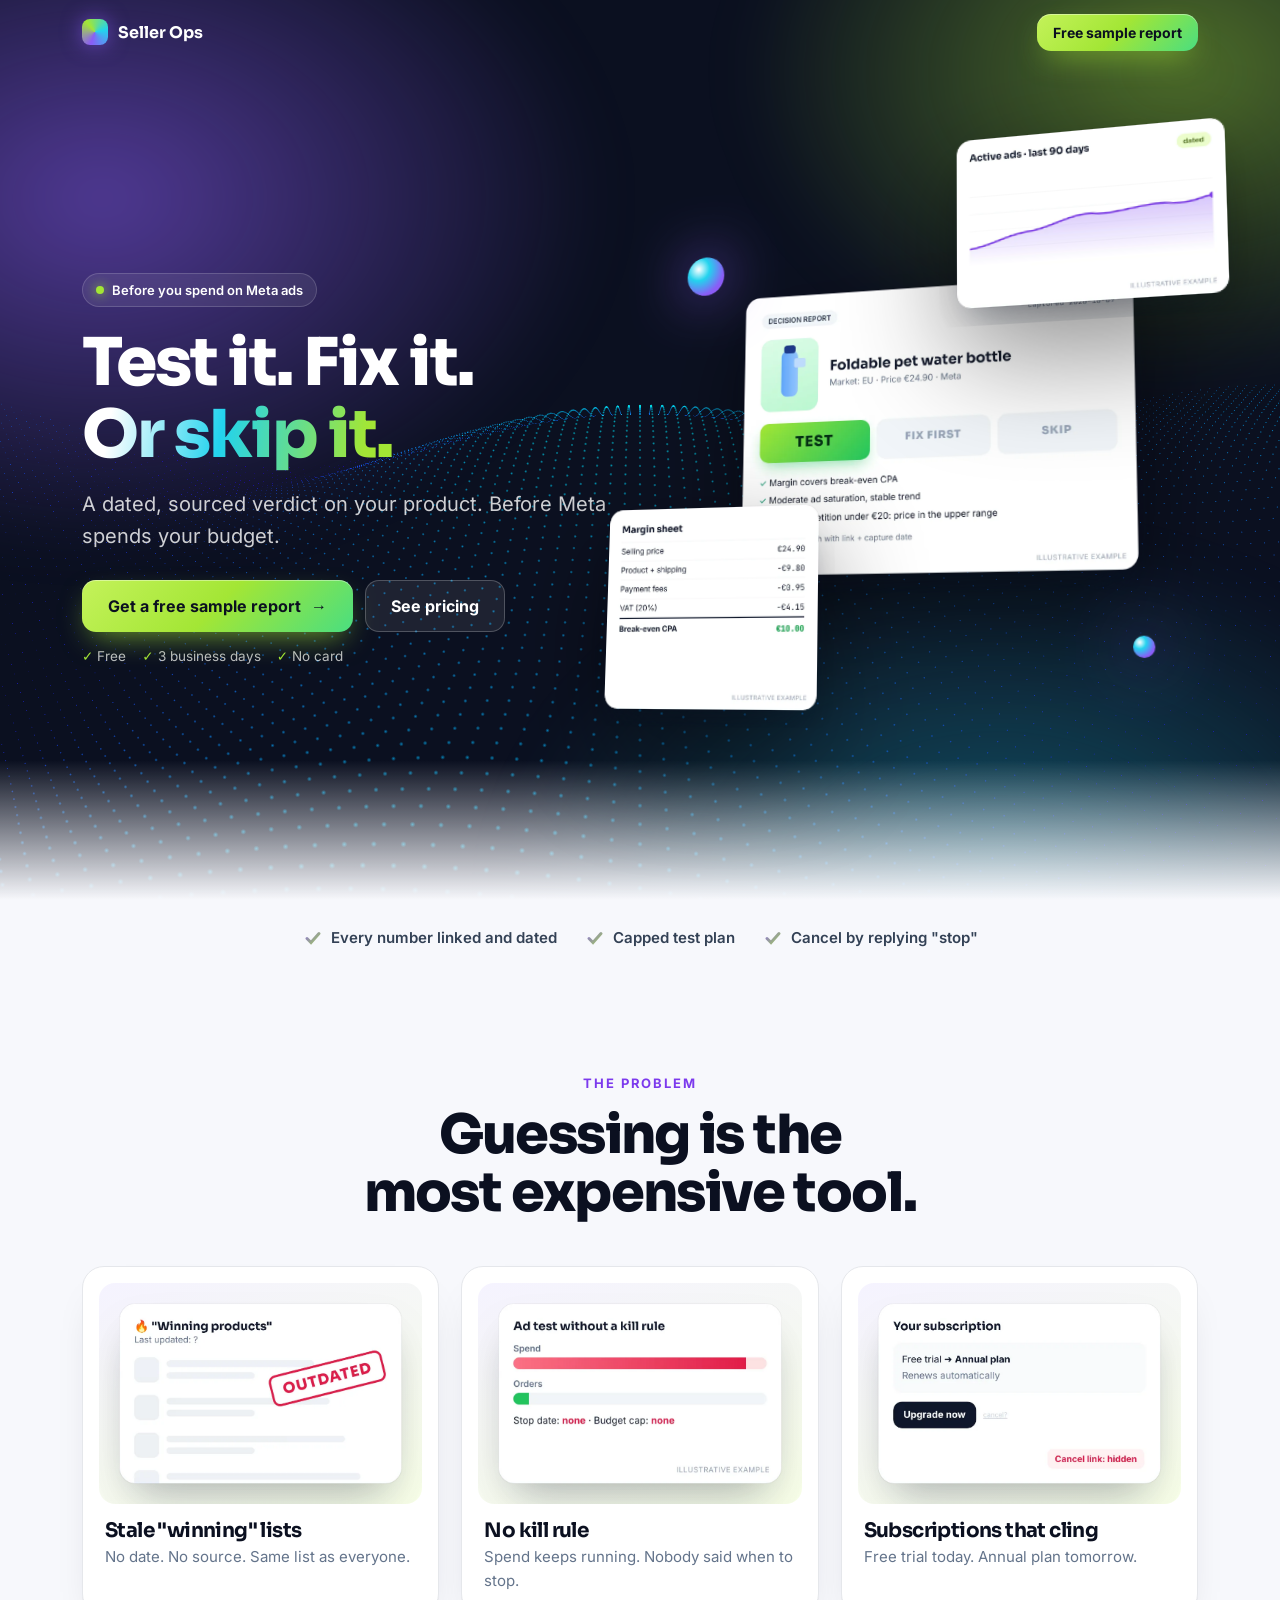
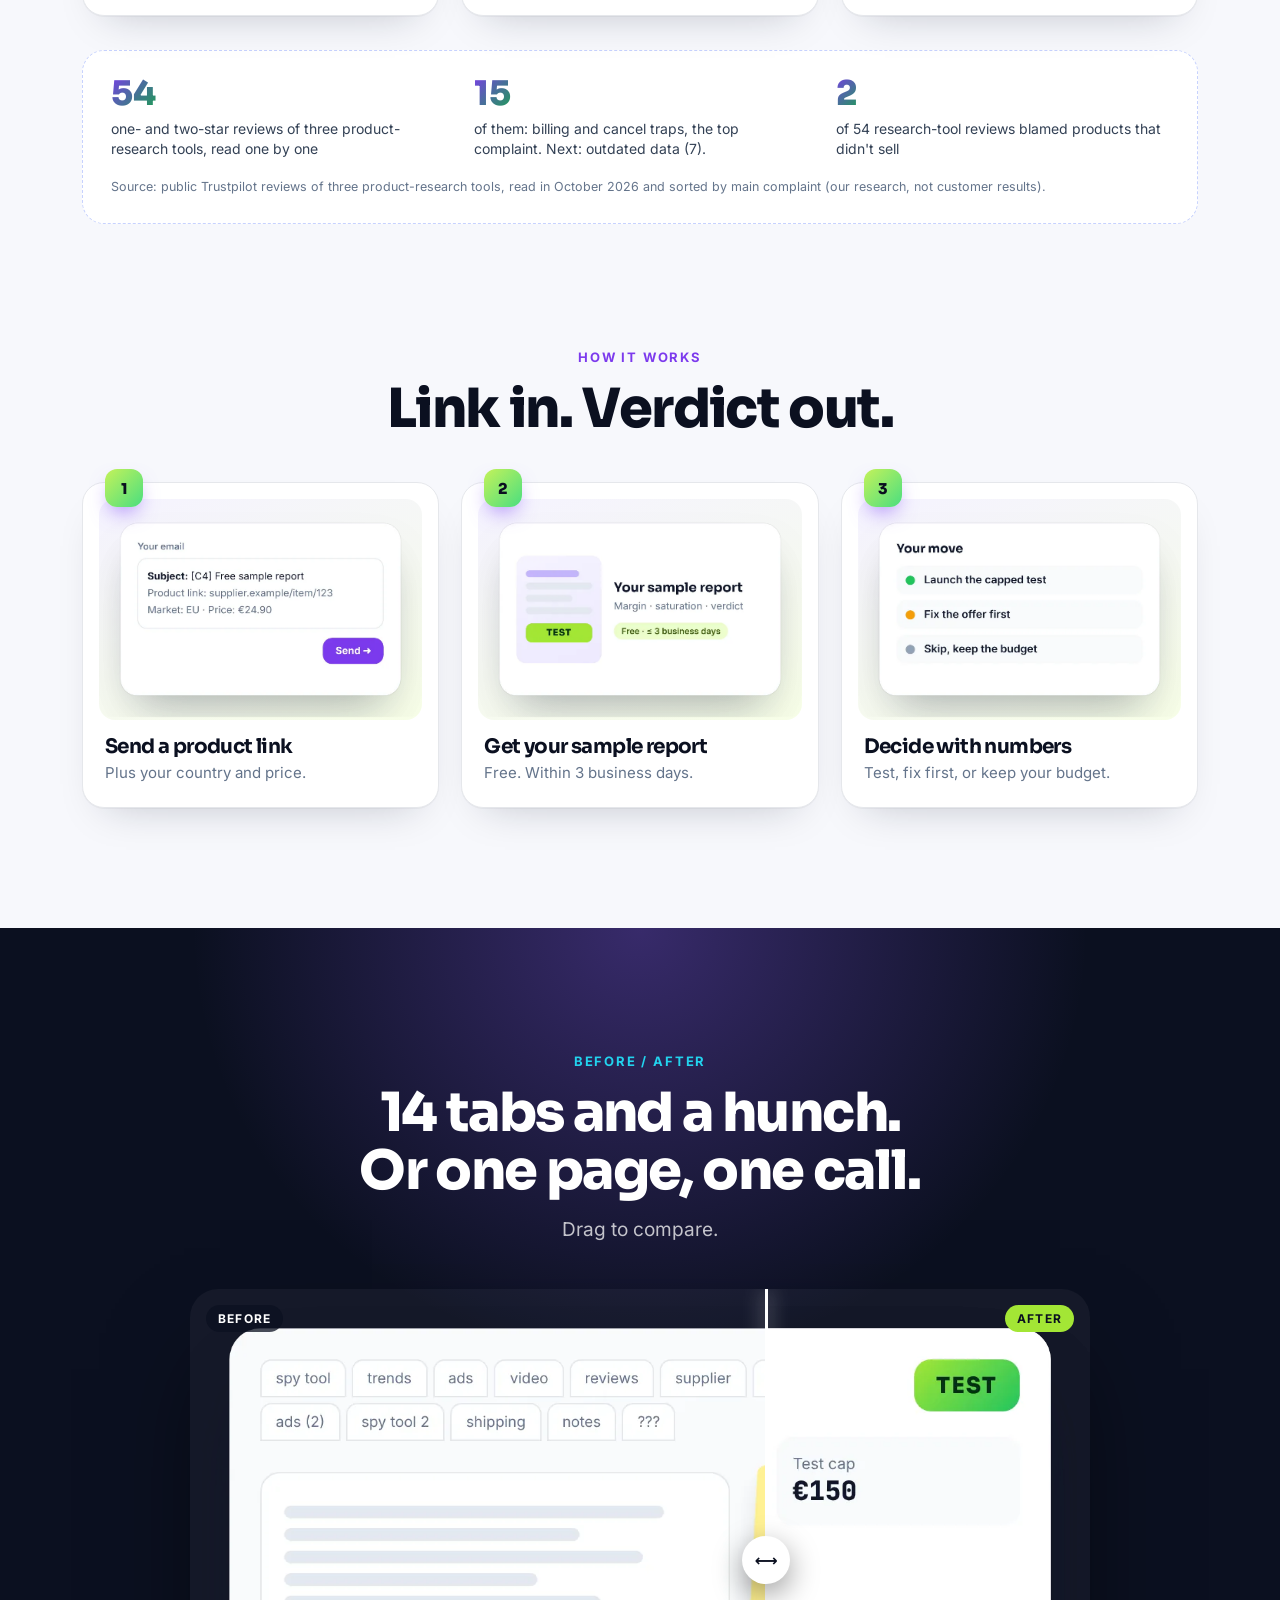
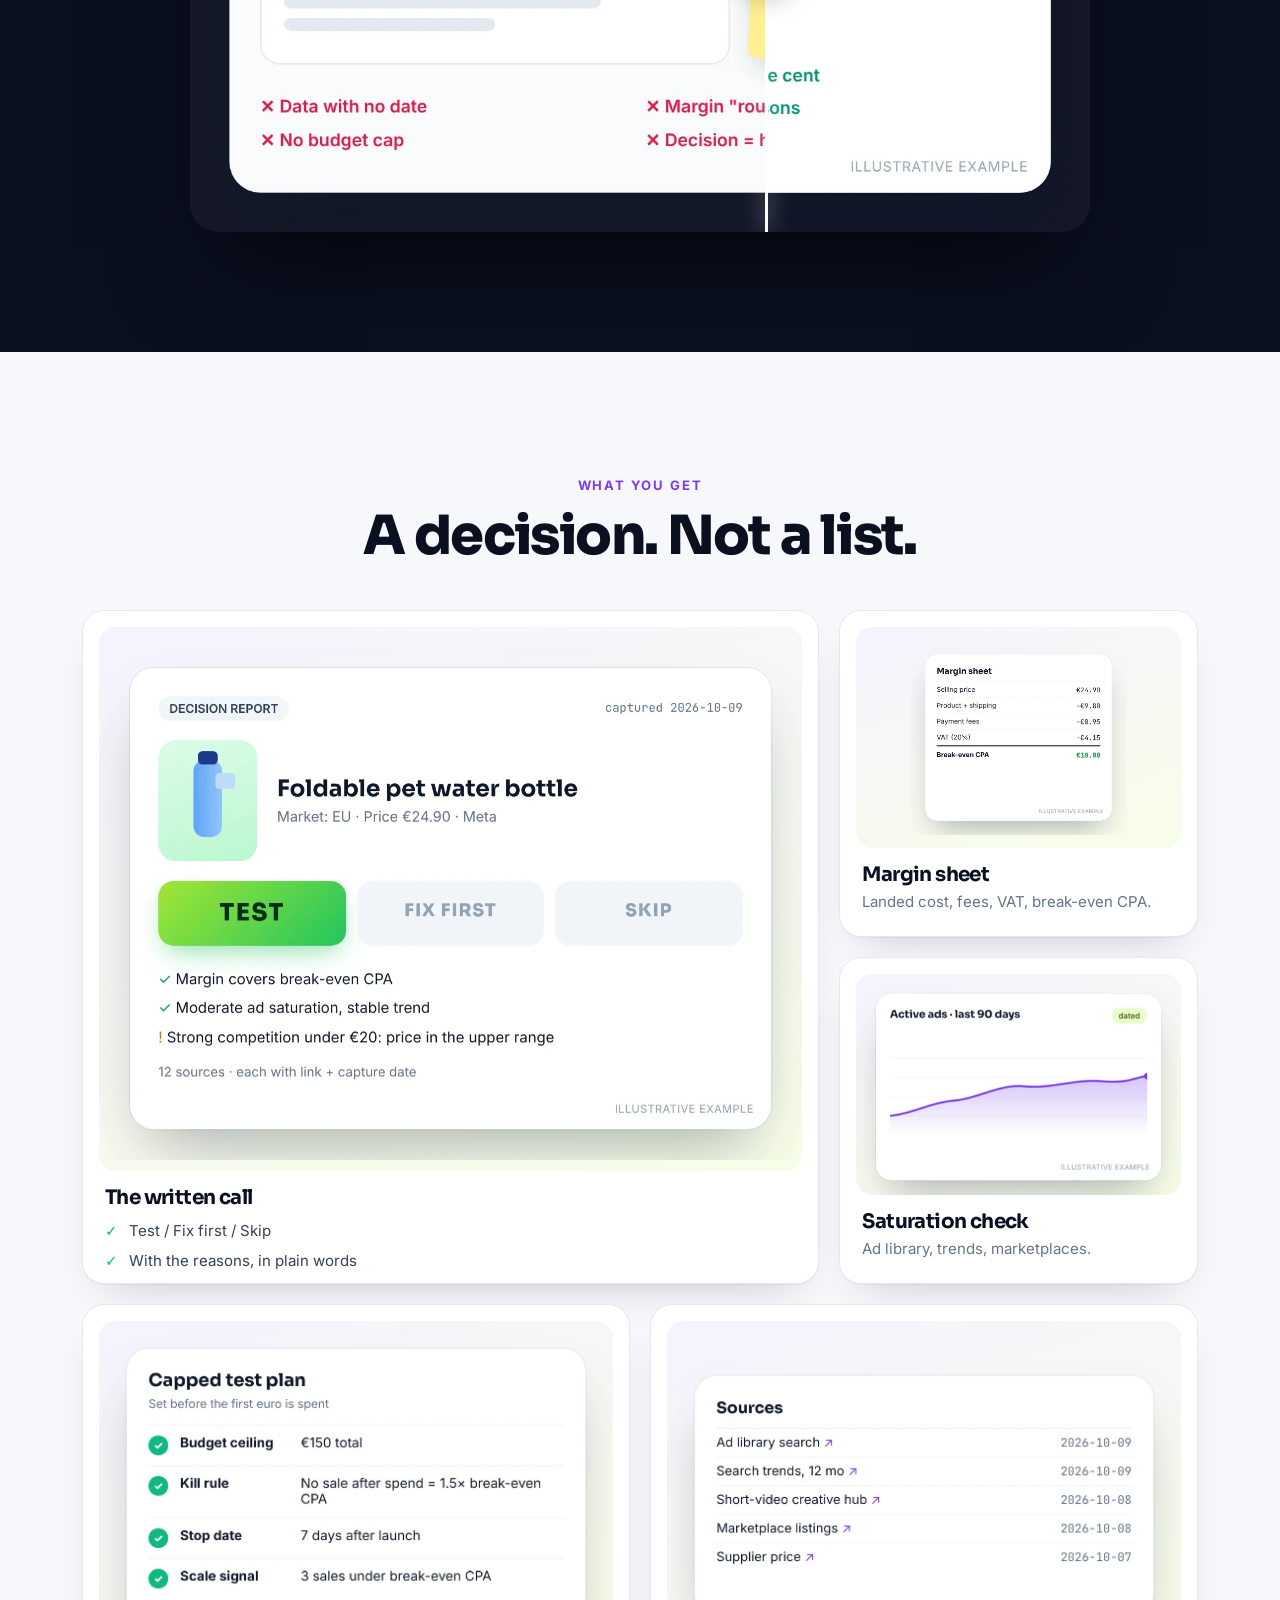
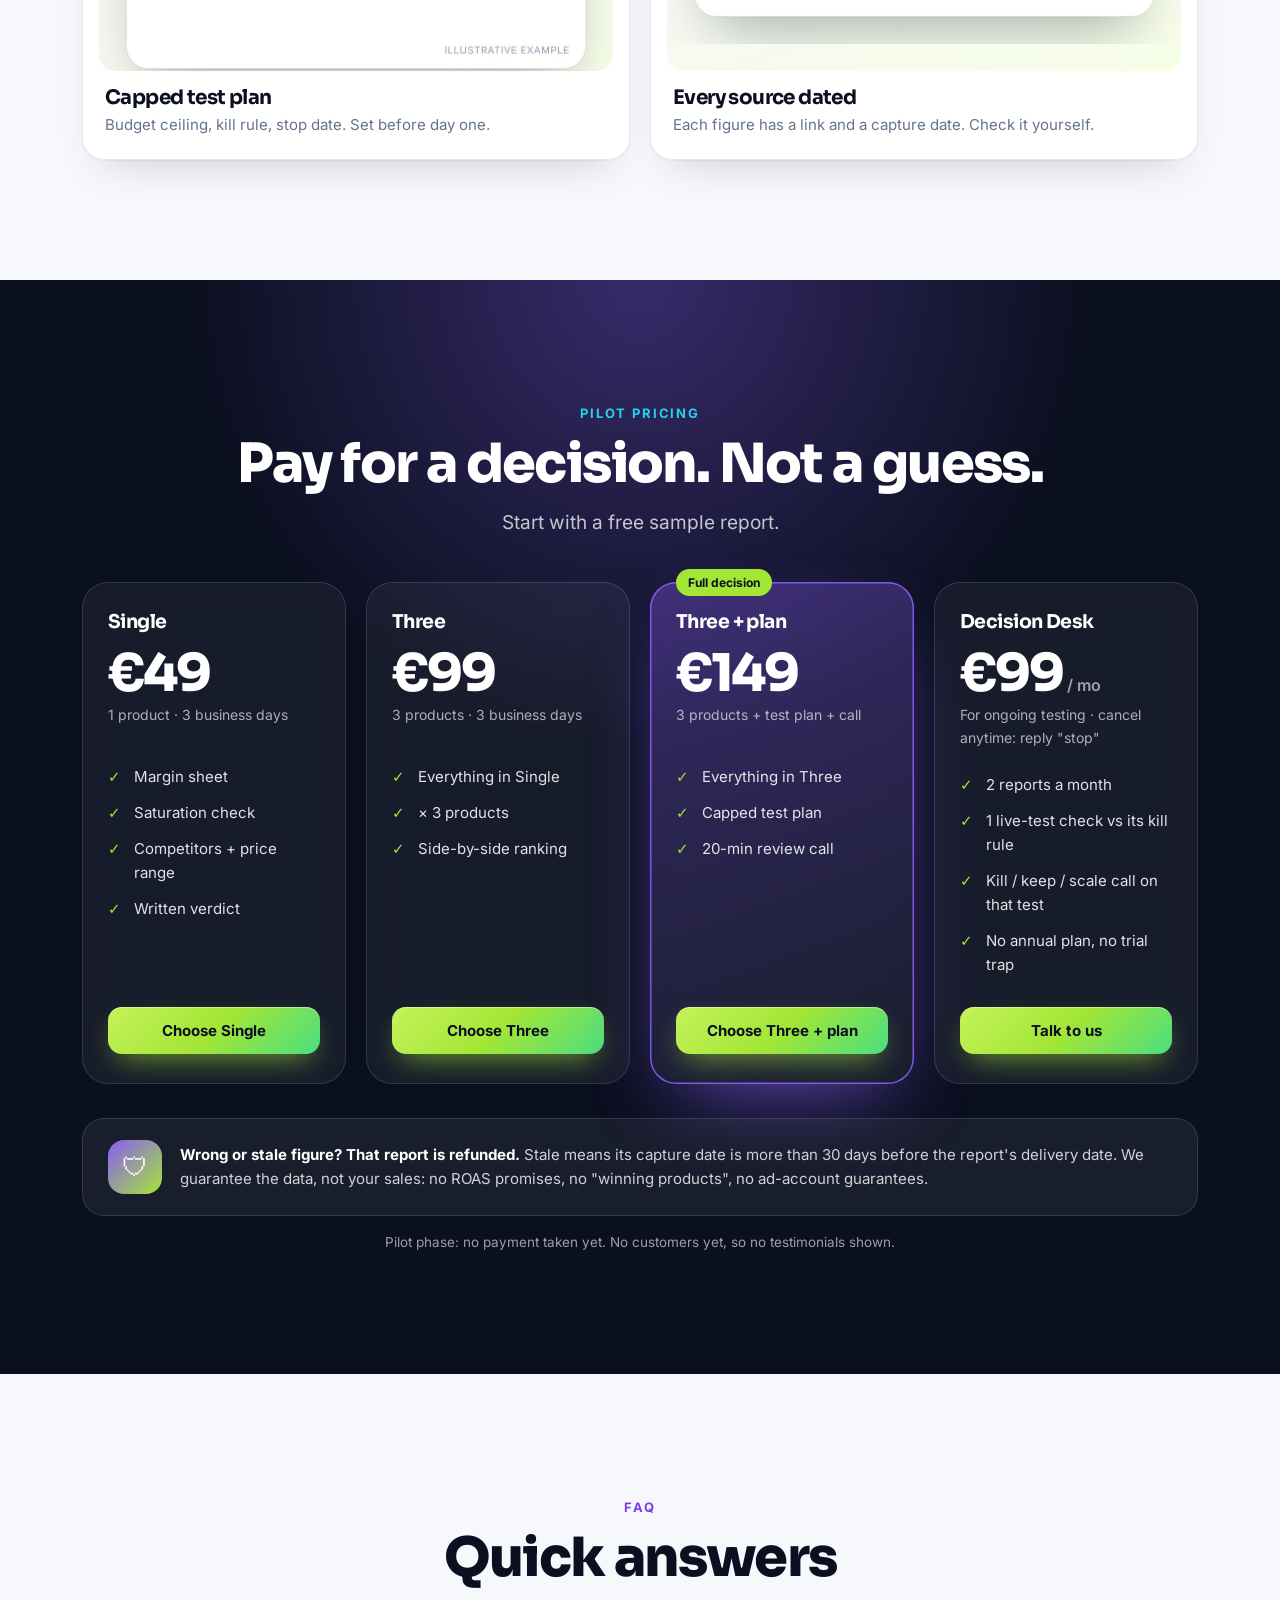
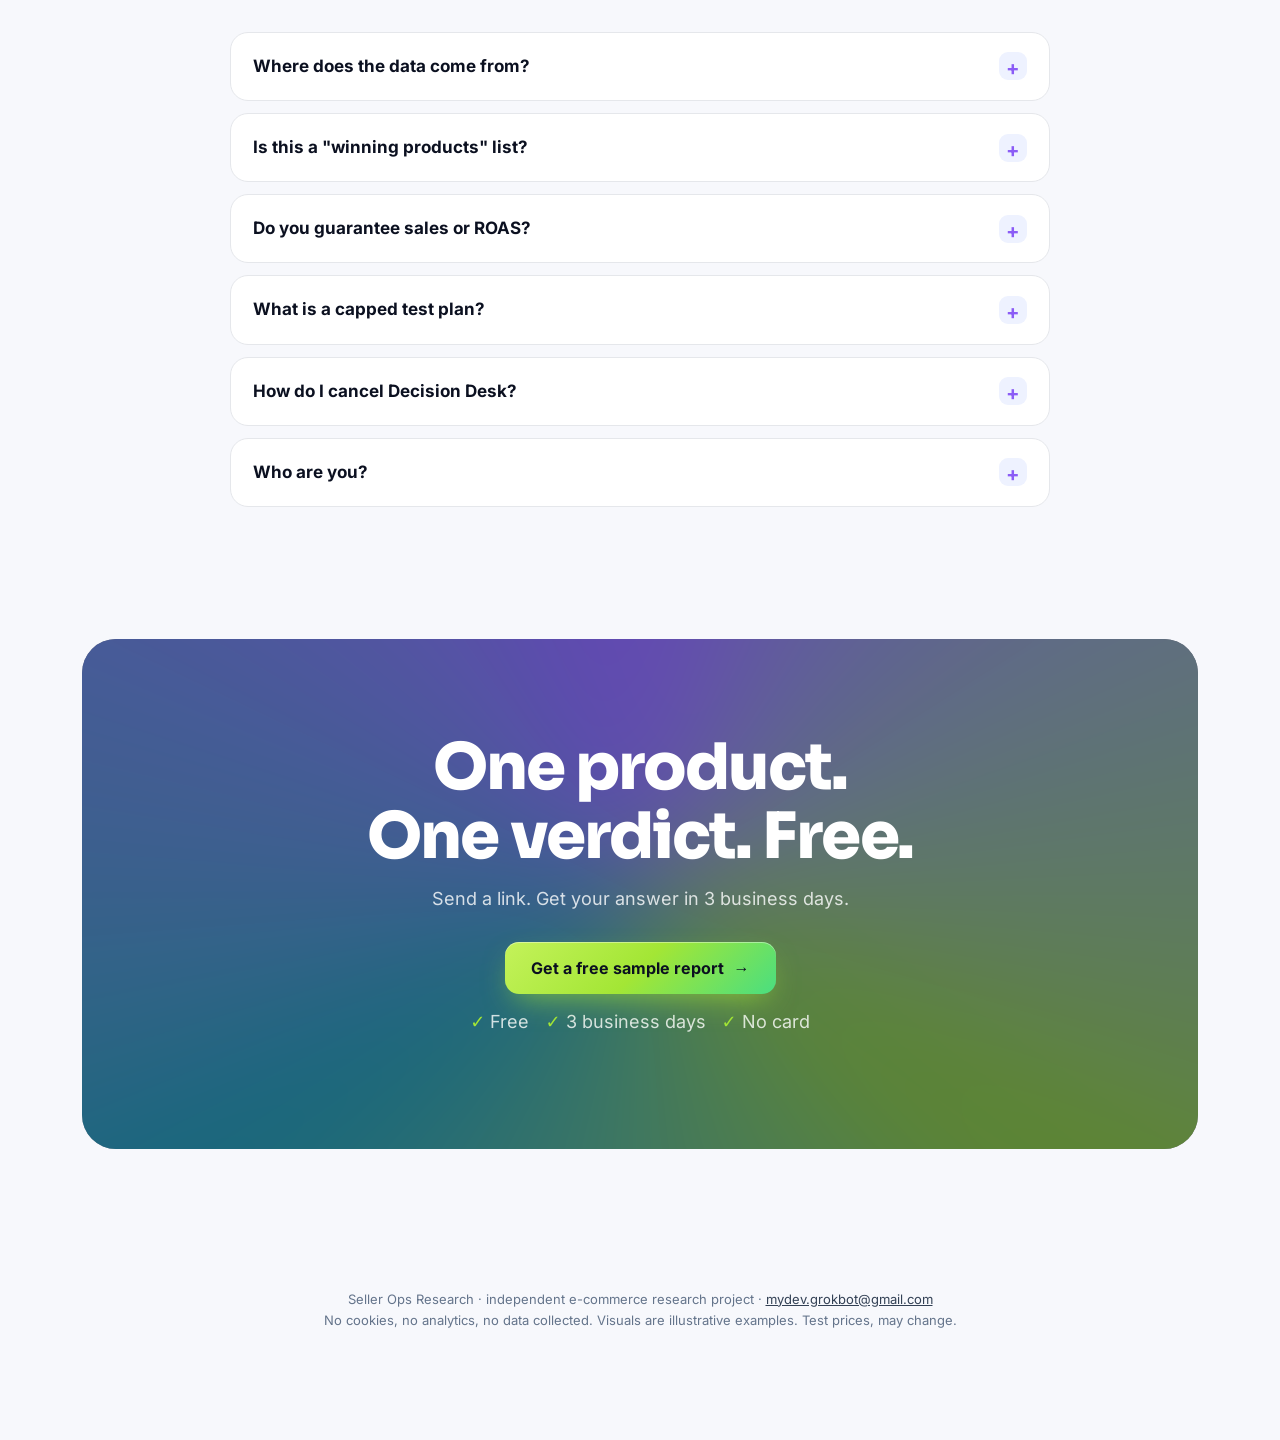
==== commit 65fbe8ec: "Landings v3: accuracy and pricing fixes (review method wording, language mockup, monthly plan caps, " ====
--- a/c4/index.html
+++ b/c4/index.html
@@ -61,10 +61,10 @@
    <article class="tile rv" style="--d:.16s" data-tilt><div class="pic"><img src="img/pb-trap.webp" width="440" height="300" loading="lazy" alt="Subscription screen pushing an annual plan with a hidden cancel link"></div><h3>Subscriptions that cling</h3><p>Free trial today. Annual plan tomorrow.</p></article>
   </div>
   <div class="proof p3 rv">
-   <div class="pf"><span class="n">65</span><p>one- and two-star reviews of product-research tools, read one by one</p></div>
-   <div class="pf"><span class="n">#1</span><p>complaint: billing and cancel traps. Next: outdated data.</p></div>
+   <div class="pf"><span class="n">54</span><p>one- and two-star reviews of three product-research tools, read one by one</p></div>
+   <div class="pf"><span class="n">15</span><p>of them: billing and cancel traps, the top complaint. Next: outdated data (7).</p></div>
    <div class="pf"><span class="n">2</span><p>of 54 research-tool reviews blamed products that didn't sell</p></div>
-   <small>Source: public Trustpilot reviews of four product-research tools, read in October 2026 (our research, not customer results).</small>
+   <small>Source: public Trustpilot reviews of three product-research tools, read in October 2026 and sorted by main complaint (our research, not customer results).</small>
   </div>
  </div>
 </section>
@@ -119,11 +119,11 @@
    <article class="plan hot rv" style="--d:.12s" data-tilt><span class="pill">Full decision</span><h3>Three + plan</h3><div class="amt">€149</div><p class="sub">3 products + test plan + call</p>
     <ul><li>Everything in Three</li><li>Capped test plan</li><li>20-min review call</li></ul>
     <a class="btn" href="mailto:mydev.grokbot@gmail.com?subject=%5BC4%5D%20Three%20%2B%20plan%20%E2%82%AC149&amp;body=Product%20links%20(3)%3A%0ATarget%20country%3A%0AMonthly%20ad%20budget%20(approx.)%3A%0A">Choose Three + plan</a></article>
-   <article class="plan rv" style="--d:.18s" data-tilt><h3>Decision Desk</h3><div class="amt">€99<small> / mo</small></div><p class="sub">Cancel anytime: reply "stop"</p>
-    <ul><li>3 reports a month</li><li>1 live-test check vs its kill rule</li><li>No annual plan, no trial trap</li></ul>
+   <article class="plan rv" style="--d:.18s" data-tilt><h3>Decision Desk</h3><div class="amt">€99<small> / mo</small></div><p class="sub">For ongoing testing · cancel anytime: reply "stop"</p>
+    <ul><li>2 reports a month</li><li>1 live-test check vs its kill rule</li><li>Kill / keep / scale call on that test</li><li>No annual plan, no trial trap</li></ul>
     <a class="btn" href="mailto:mydev.grokbot@gmail.com?subject=%5BC4%5D%20Decision%20Desk%20%E2%82%AC99%2Fmo&amp;body=Products%20per%20month%20(approx.)%3A%0ATarget%20country%3A%0A">Talk to us</a></article>
   </div>
-  <div class="guar rv"><span class="shield" aria-hidden="true">🛡</span><p><b>Wrong or stale figure? That report is refunded.</b> Stale means more than 30 days old at delivery. We guarantee the data, not your sales: no ROAS promises, no "winning products", no ad-account guarantees.</p></div>
+  <div class="guar rv"><span class="shield" aria-hidden="true">🛡</span><p><b>Wrong or stale figure? That report is refunded.</b> Stale means its capture date is more than 30 days before the report's delivery date. We guarantee the data, not your sales: no ROAS promises, no "winning products", no ad-account guarantees.</p></div>
   <p class="pilot">Pilot phase: no payment taken yet. No customers yet, so no testimonials shown.</p>
  </div>
 </section>
@@ -134,7 +134,7 @@
   <div class="faq rv">
    <details><summary>Where does the data come from?</summary><p>Public sources only: Meta Ad Library, TikTok Creative Center, Google Trends and marketplace listings. Every figure comes with its URL and capture date.</p></details>
    <details><summary>Is this a "winning products" list?</summary><p>No. You bring the product. We tell you whether to test it, fix the offer first, or skip it, and why.</p></details>
-   <details><summary>Do you guarantee sales or ROAS?</summary><p>No. Nobody honestly can. We guarantee the data is correct and recent, or that report is refunded.</p></details>
+   <details><summary>Do you guarantee sales or ROAS?</summary><p>No. Nobody honestly can. We guarantee every cited figure is correct and was captured no more than 30 days before delivery, or that report is refunded.</p></details>
    <details><summary>What is a capped test plan?</summary><p>A budget ceiling, a kill rule and a stop date, written before you spend. So a bad test ends small.</p></details>
    <details><summary>How do I cancel Decision Desk?</summary><p>Reply "stop" to any email. No annual plan, no trial that converts, no card stored by us.</p></details>
    <details><summary>Who are you?</summary><p>An independent e-commerce research project in its pilot phase. No customers yet, which is why there are no reviews or logos here.</p></details>
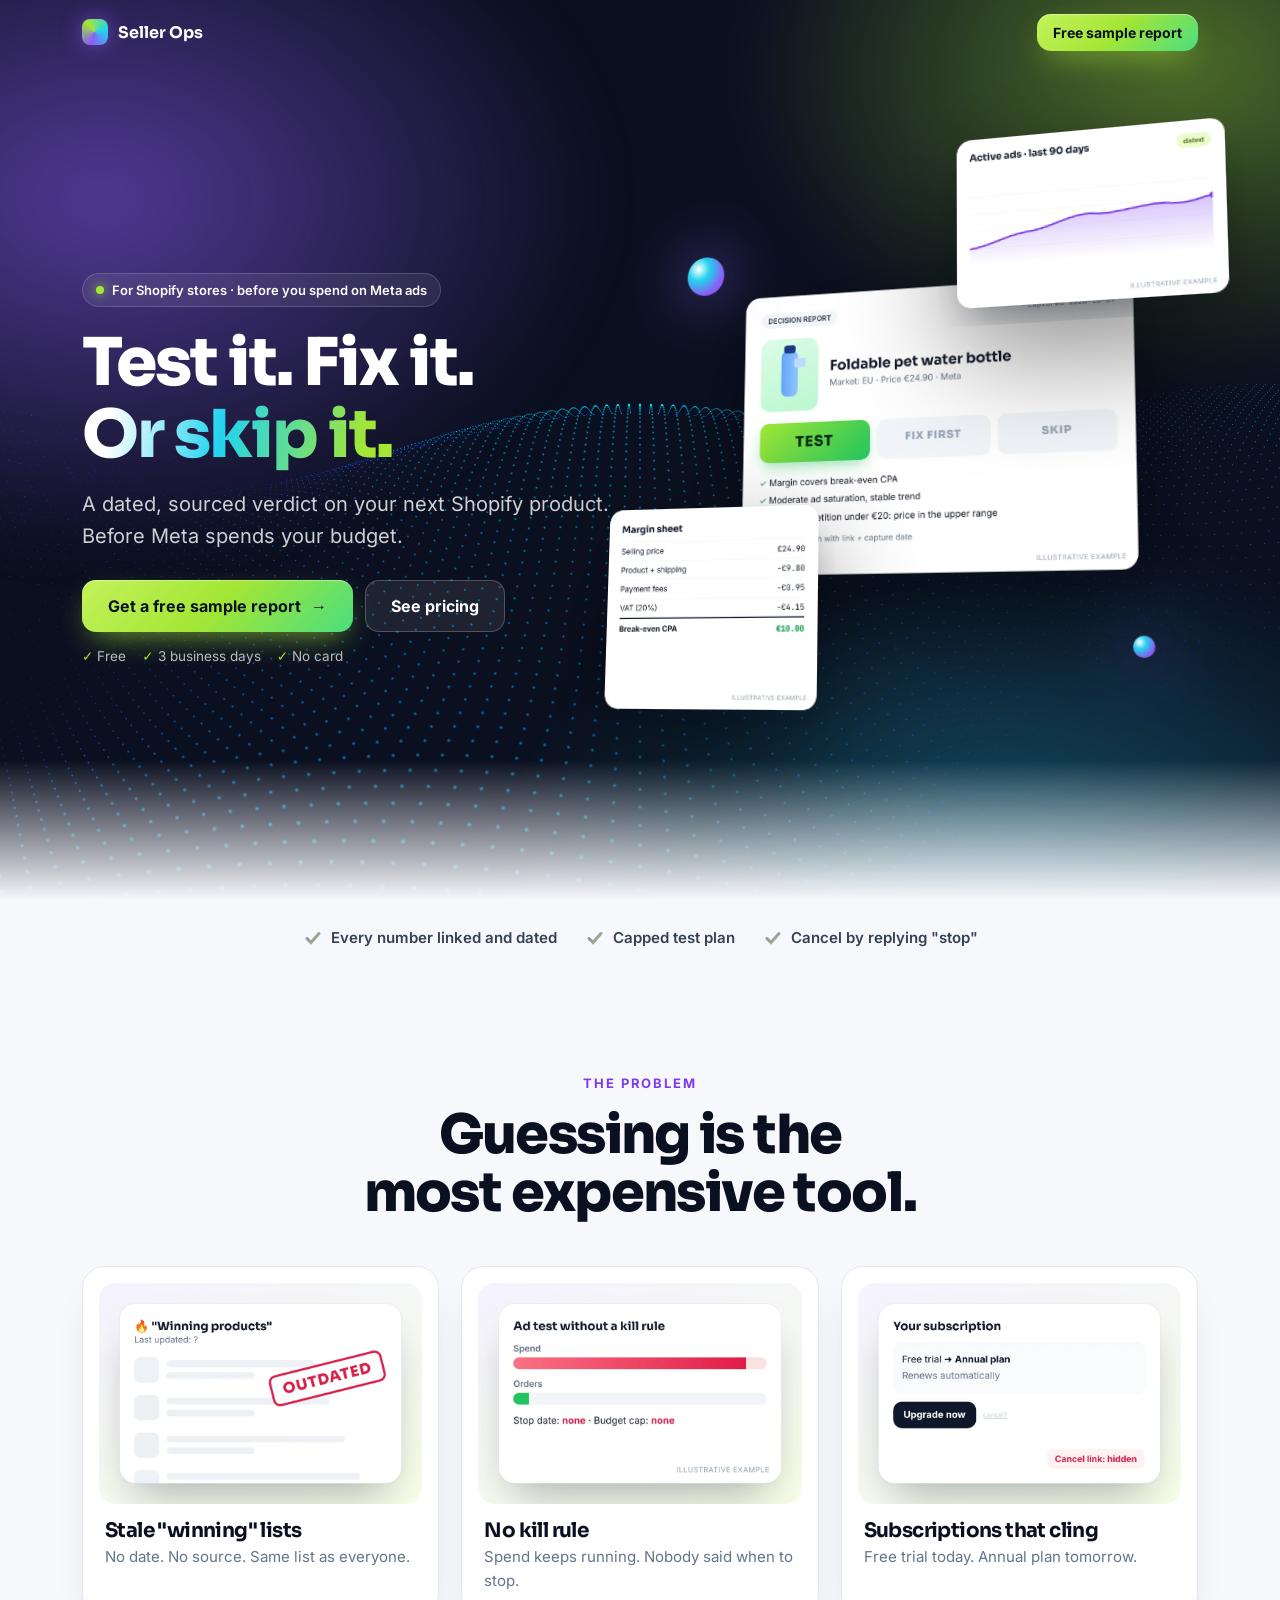
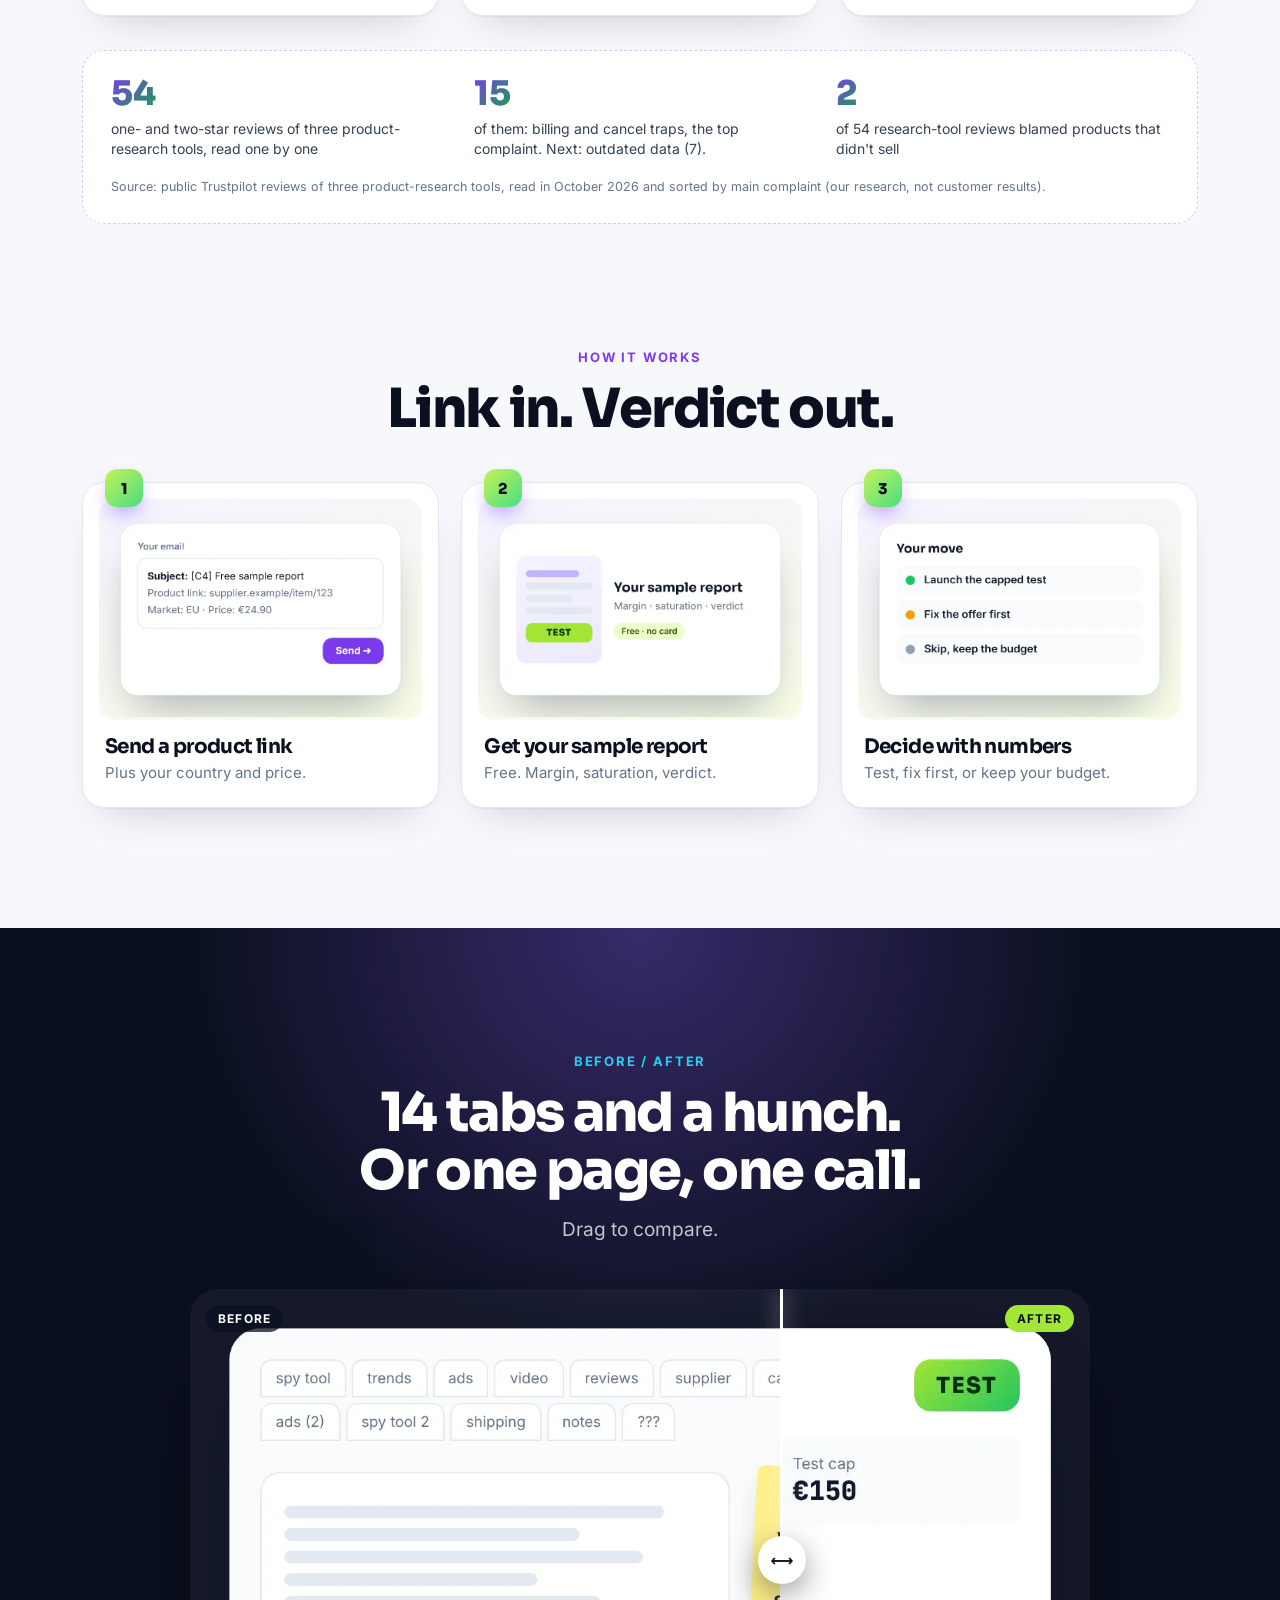
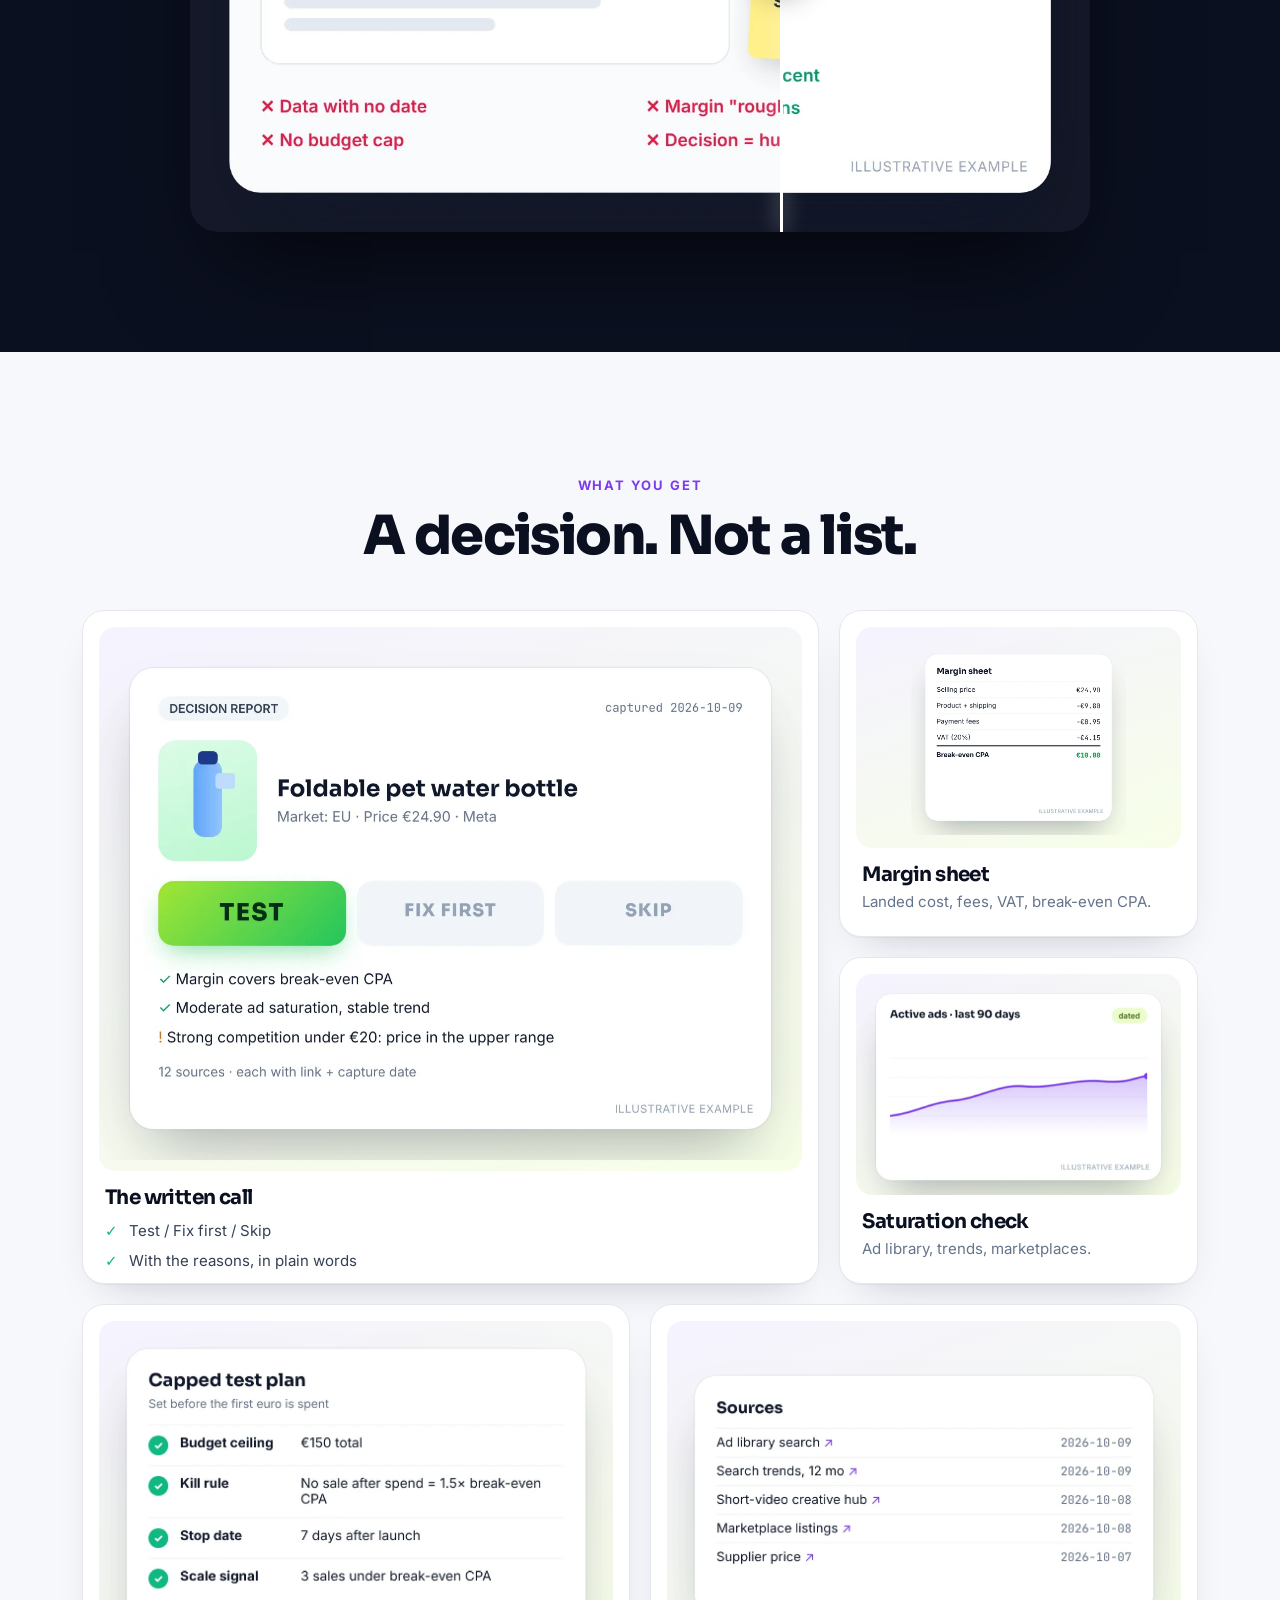
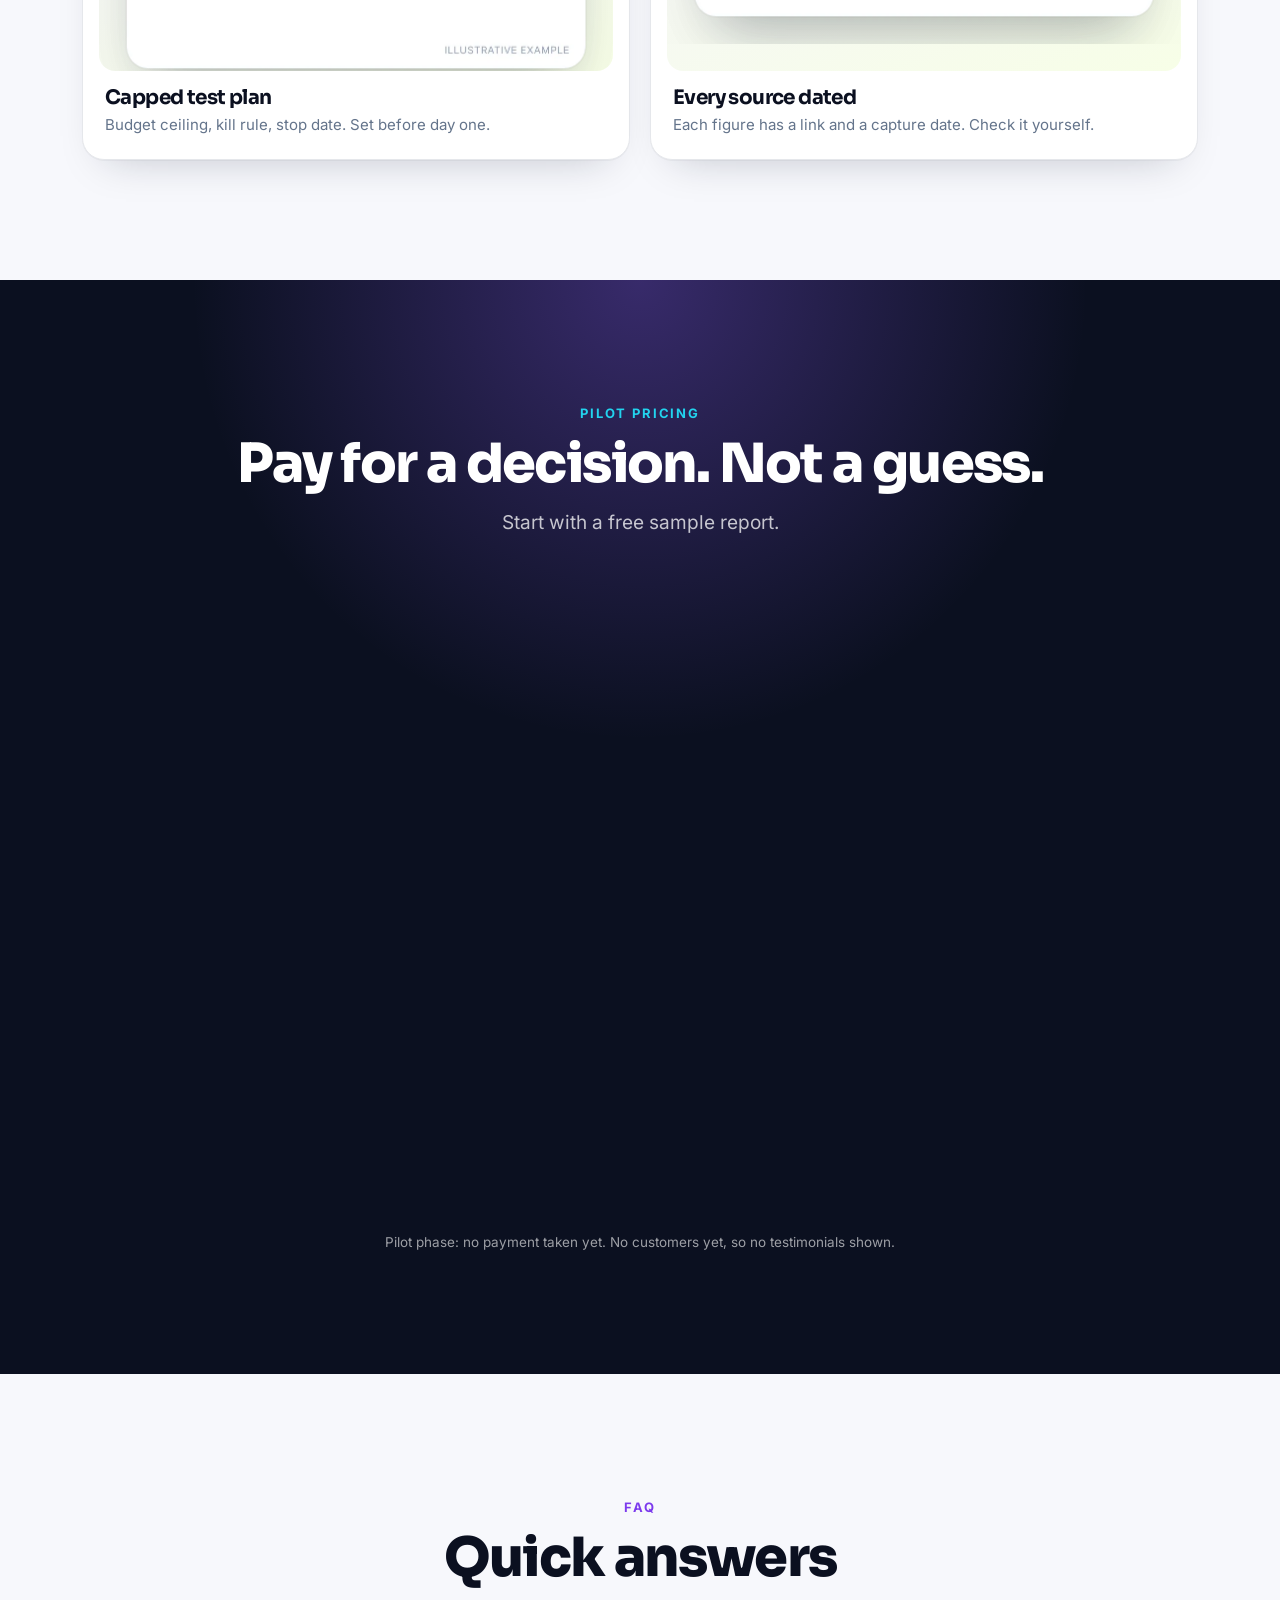
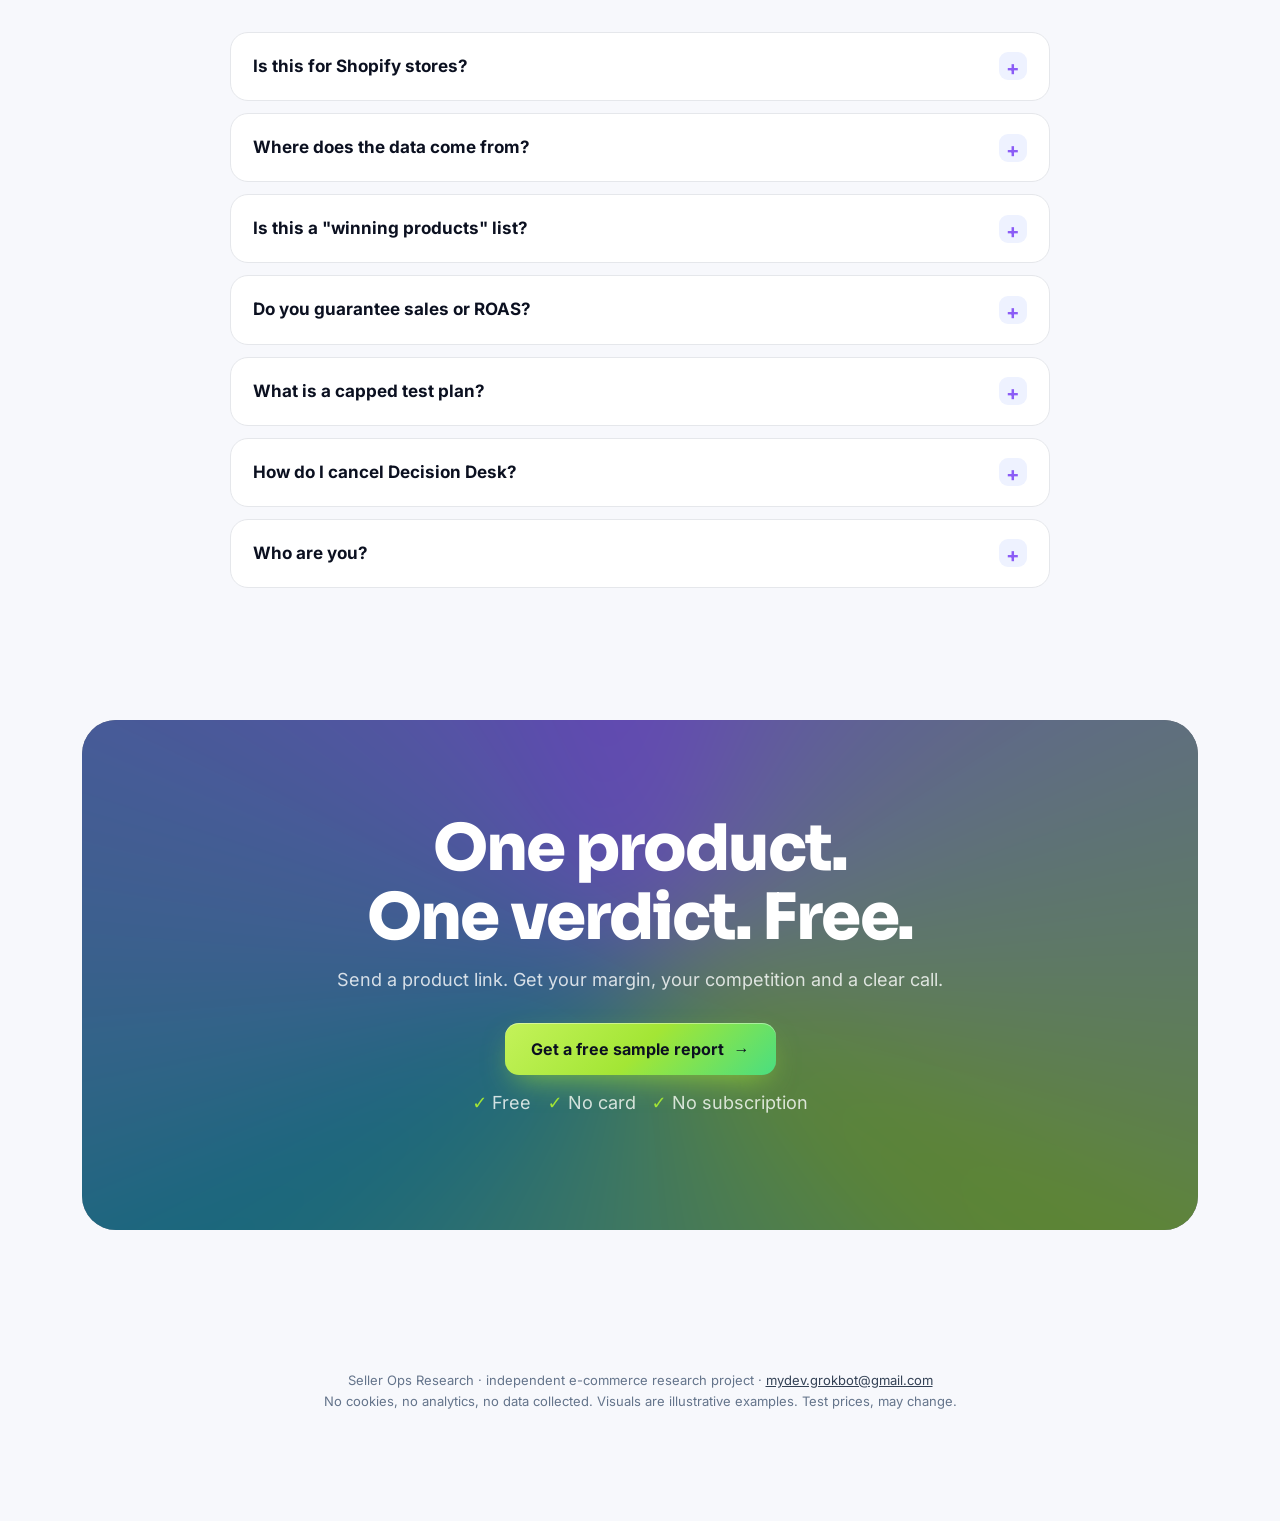
==== commit b995920b: "Landings v3: Shopify-only copy, fewer repeated human/3-day claims" ====
--- a/c4/index.html
+++ b/c4/index.html
@@ -5,11 +5,11 @@
 <meta name="viewport" content="width=device-width,initial-scale=1,viewport-fit=cover">
 <meta name="robots" content="noindex">
 <title>Test it. Fix it. Or skip it. · Product Decision Report</title>
-<meta name="description" content="A dated, sourced Test / Fix first / Skip verdict on your product before you spend on Meta ads. From €49. Free sample report in 3 business days.">
+<meta name="description" content="For Shopify stores: a dated, sourced Test / Fix first / Skip verdict on your product before you spend on Meta ads. From €49. Free sample report.">
 <meta name="theme-color" content="#0b1020">
 <link rel="icon" href="data:image/svg+xml,%3Csvg xmlns=%27http://www.w3.org/2000/svg%27 viewBox=%270 0 32 32%27%3E%3Cdefs%3E%3ClinearGradient id=%27g%27%3E%3Cstop stop-color=%27%236366f1%27/%3E%3Cstop offset=%271%27 stop-color=%27%23ec4899%27/%3E%3C/linearGradient%3E%3C/defs%3E%3Crect width=%2732%27 height=%2732%27 rx=%279%27 fill=%27url(%23g)%27/%3E%3C/svg%3E">
 <meta property="og:title" content="Test it. Fix it. Or skip it.">
-<meta property="og:description" content="A dated, sourced verdict on your product before Meta spends your budget. Free sample in 3 business days.">
+<meta property="og:description" content="For Shopify stores: a dated, sourced verdict on your product before Meta spends your budget. Free sample report.">
 <meta property="og:image" content="https://elias9237.github.io/seller-ops-research/c4/img/hero-report.webp">
 <link rel="preload" href="../assets/fonts/sora-var.woff2" as="font" type="font/woff2" crossorigin>
 <link rel="preload" href="img/hero-report.webp" as="image">
@@ -29,9 +29,9 @@
  <canvas id="gl" aria-hidden="true"></canvas>
  <div class="wrap">
   <div>
-   <span class="eyebrow rv"><b></b>Before you spend on Meta ads</span>
+   <span class="eyebrow rv"><b></b>For Shopify stores · before you spend on Meta ads</span>
    <h1 class="rv" style="--d:.08s">Test it. Fix it.<br><span class="grad">Or skip it.</span></h1>
-   <p class="sub rv" style="--d:.16s">A dated, sourced verdict on your product. Before Meta spends your budget.</p>
+   <p class="sub rv" style="--d:.16s">A dated, sourced verdict on your next Shopify product. Before Meta spends your budget.</p>
    <div class="ctas rv" style="--d:.24s">
     <a class="btn" href="mailto:mydev.grokbot@gmail.com?subject=%5BC4%5D%20Free%20sample%20report&amp;body=Product%20link%3A%0ATarget%20country%3A%0AYour%20selling%20price%3A%0AMonthly%20ad%20budget%20(approx.)%3A%0A">Get a free sample report <span aria-hidden="true">→</span></a>
     <a class="btn ghost" href="#pricing">See pricing</a>
@@ -74,7 +74,7 @@
   <div class="head center rv"><span class="kicker">How it works</span><h2>Link in. Verdict out.</h2></div>
   <div class="grid g3 steps">
    <article class="tile step rv" data-tilt><span class="num">1</span><div class="pic"><img src="img/step1.webp" width="420" height="280" loading="lazy" alt="Email with a product link, country and selling price"></div><h3>Send a product link</h3><p>Plus your country and price.</p></article>
-   <article class="tile step rv" style="--d:.1s" data-tilt><span class="num">2</span><div class="pic"><img src="img/step2.webp" width="420" height="280" loading="lazy" alt="Sample report with a Test verdict"></div><h3>Get your sample report</h3><p>Free. Within 3 business days.</p></article>
+   <article class="tile step rv" style="--d:.1s" data-tilt><span class="num">2</span><div class="pic"><img src="img/step2.webp" width="420" height="280" loading="lazy" alt="Sample report with a Test verdict"></div><h3>Get your sample report</h3><p>Free. Margin, saturation, verdict.</p></article>
    <article class="tile step rv" style="--d:.2s" data-tilt><span class="num">3</span><div class="pic"><img src="img/step3.webp" width="420" height="280" loading="lazy" alt="Three options: launch the capped test, fix the offer first, or skip"></div><h3>Decide with numbers</h3><p>Test, fix first, or keep your budget.</p></article>
   </div>
  </div>
@@ -110,10 +110,10 @@
  <div class="wrap">
   <div class="head center rv"><span class="kicker">Pilot pricing</span><h2>Pay for a decision. Not a guess.</h2><p class="lead">Start with a free sample report.</p></div>
   <div class="prices" style="--cols:4">
-   <article class="plan rv" data-tilt><h3>Single</h3><div class="amt">€49</div><p class="sub">1 product · 3 business days</p>
+   <article class="plan rv" data-tilt><h3>Single</h3><div class="amt">€49</div><p class="sub">1 product · full report</p>
     <ul><li>Margin sheet</li><li>Saturation check</li><li>Competitors + price range</li><li>Written verdict</li></ul>
     <a class="btn" href="mailto:mydev.grokbot@gmail.com?subject=%5BC4%5D%20Single%20%E2%82%AC49&amp;body=Product%20link%3A%0ATarget%20country%3A%0AYour%20selling%20price%3A%0A">Choose Single</a></article>
-   <article class="plan rv" style="--d:.06s" data-tilt><h3>Three</h3><div class="amt">€99</div><p class="sub">3 products · 3 business days</p>
+   <article class="plan rv" style="--d:.06s" data-tilt><h3>Three</h3><div class="amt">€99</div><p class="sub">3 products · €33 each</p>
     <ul><li>Everything in Single</li><li>× 3 products</li><li>Side-by-side ranking</li></ul>
     <a class="btn" href="mailto:mydev.grokbot@gmail.com?subject=%5BC4%5D%20Three%20%E2%82%AC99&amp;body=Product%20links%20(3)%3A%0ATarget%20country%3A%0AYour%20selling%20prices%3A%0A">Choose Three</a></article>
    <article class="plan hot rv" style="--d:.12s" data-tilt><span class="pill">Full decision</span><h3>Three + plan</h3><div class="amt">€149</div><p class="sub">3 products + test plan + call</p>
@@ -132,6 +132,7 @@
  <div class="wrap">
   <div class="head center rv"><span class="kicker">FAQ</span><h2>Quick answers</h2></div>
   <div class="faq rv">
+   <details><summary>Is this for Shopify stores?</summary><p>Yes. For now we only work with Shopify stores selling with Meta ads. Margins include your Shopify payment fees.</p></details>
    <details><summary>Where does the data come from?</summary><p>Public sources only: Meta Ad Library, TikTok Creative Center, Google Trends and marketplace listings. Every figure comes with its URL and capture date.</p></details>
    <details><summary>Is this a "winning products" list?</summary><p>No. You bring the product. We tell you whether to test it, fix the offer first, or skip it, and why.</p></details>
    <details><summary>Do you guarantee sales or ROAS?</summary><p>No. Nobody honestly can. We guarantee every cited figure is correct and was captured no more than 30 days before delivery, or that report is refunded.</p></details>
@@ -145,15 +146,15 @@
 <section class="final">
  <div class="wrap"><div class="box rv">
   <h2>One product.<br>One verdict. Free.</h2>
-  <p>Send a link. Get your answer in 3 business days.</p>
+  <p>Send a product link. Get your margin, your competition and a clear call.</p>
   <a class="btn" href="mailto:mydev.grokbot@gmail.com?subject=%5BC4%5D%20Free%20sample%20report&amp;body=Product%20link%3A%0ATarget%20country%3A%0AYour%20selling%20price%3A%0AMonthly%20ad%20budget%20(approx.)%3A%0A">Get a free sample report <span aria-hidden="true">→</span></a>
-  <p class="micro"><span>Free</span><span>3 business days</span><span>No card</span></p>
+  <p class="micro"><span>Free</span><span>No card</span><span>No subscription</span></p>
  </div></div>
 </section>
 </main>
 
 <footer><div class="wrap">Seller Ops Research · independent e-commerce research project · <a href="mailto:mydev.grokbot@gmail.com">mydev.grokbot@gmail.com</a><br>No cookies, no analytics, no data collected. Visuals are illustrative examples. Test prices, may change.</div></footer>
 
-<div class="sticky"><a class="btn" href="mailto:mydev.grokbot@gmail.com?subject=%5BC4%5D%20Free%20sample%20report&amp;body=Product%20link%3A%0ATarget%20country%3A%0AYour%20selling%20price%3A%0AMonthly%20ad%20budget%20(approx.)%3A%0A">Free sample report · 3 days</a></div>
+<div class="sticky"><a class="btn" href="mailto:mydev.grokbot@gmail.com?subject=%5BC4%5D%20Free%20sample%20report&amp;body=Product%20link%3A%0ATarget%20country%3A%0AYour%20selling%20price%3A%0AMonthly%20ad%20budget%20(approx.)%3A%0A">Get a free sample report</a></div>
 </body>
 </html>
